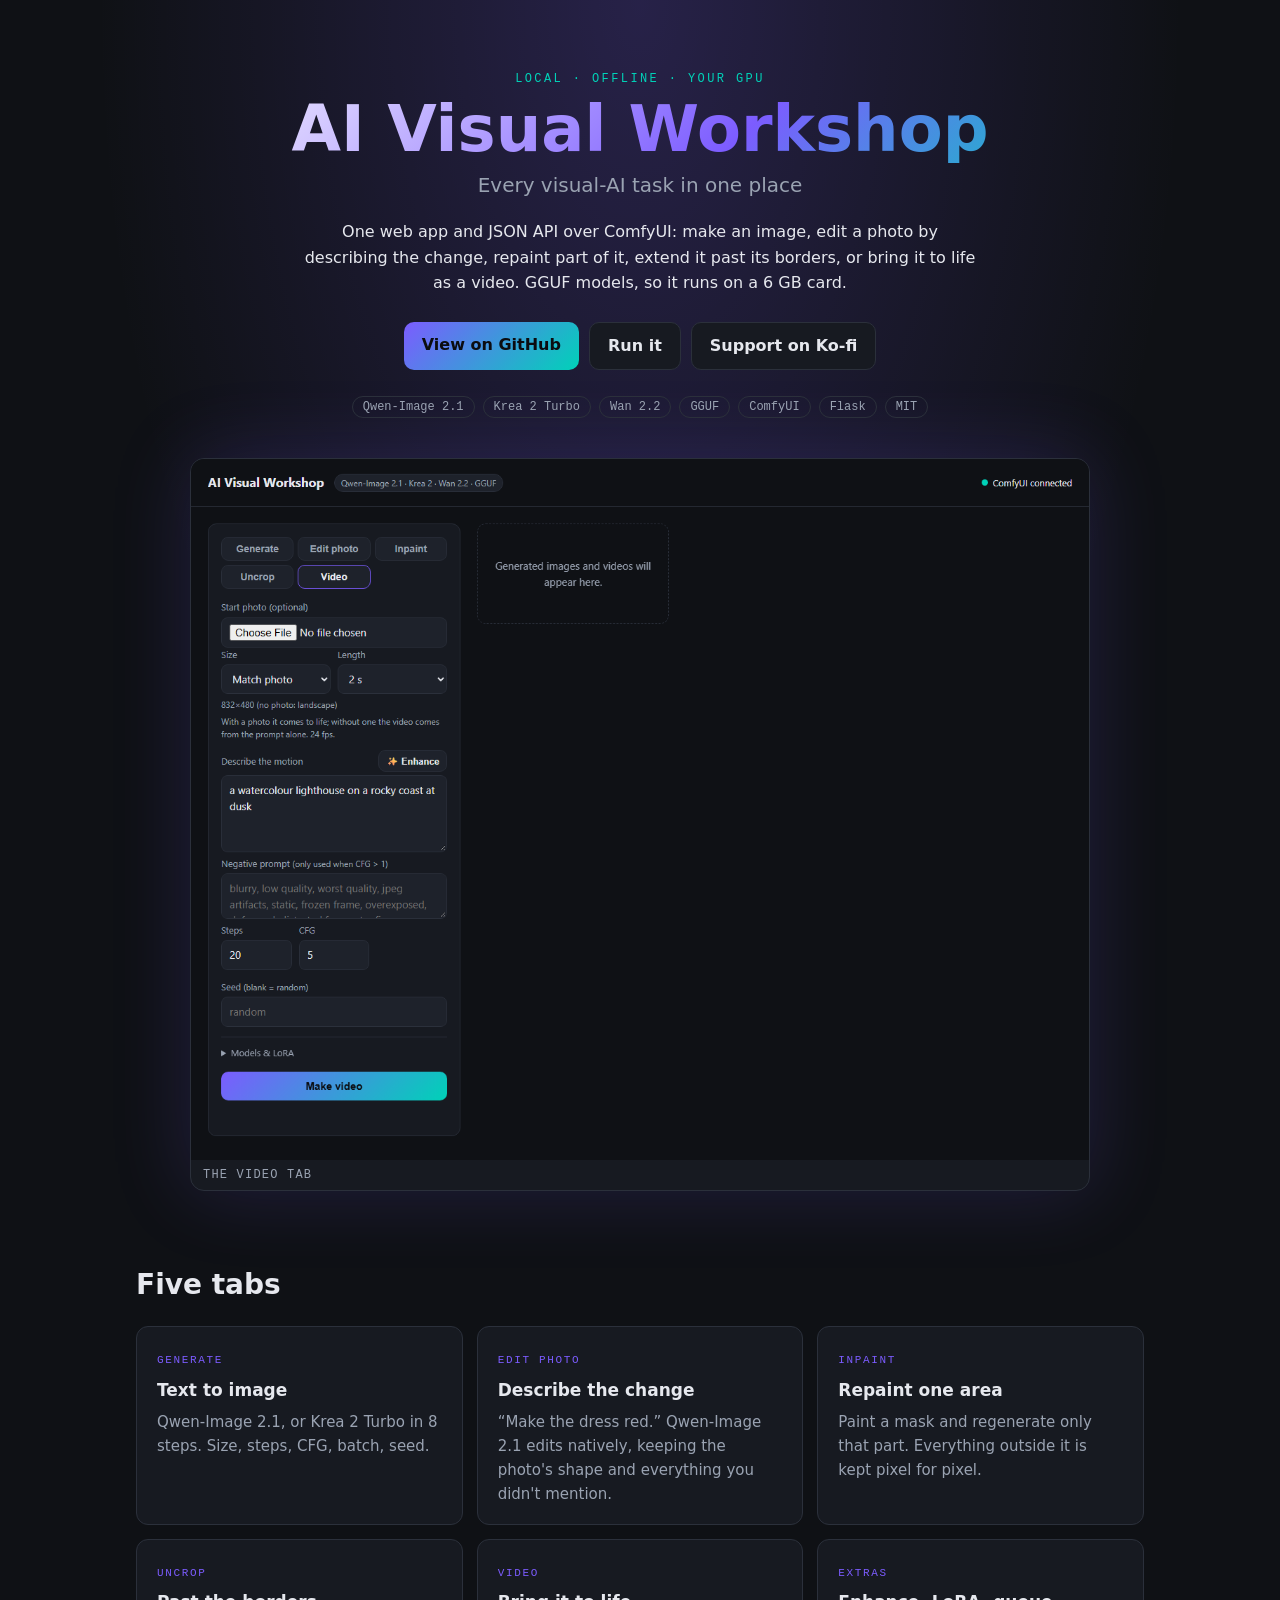
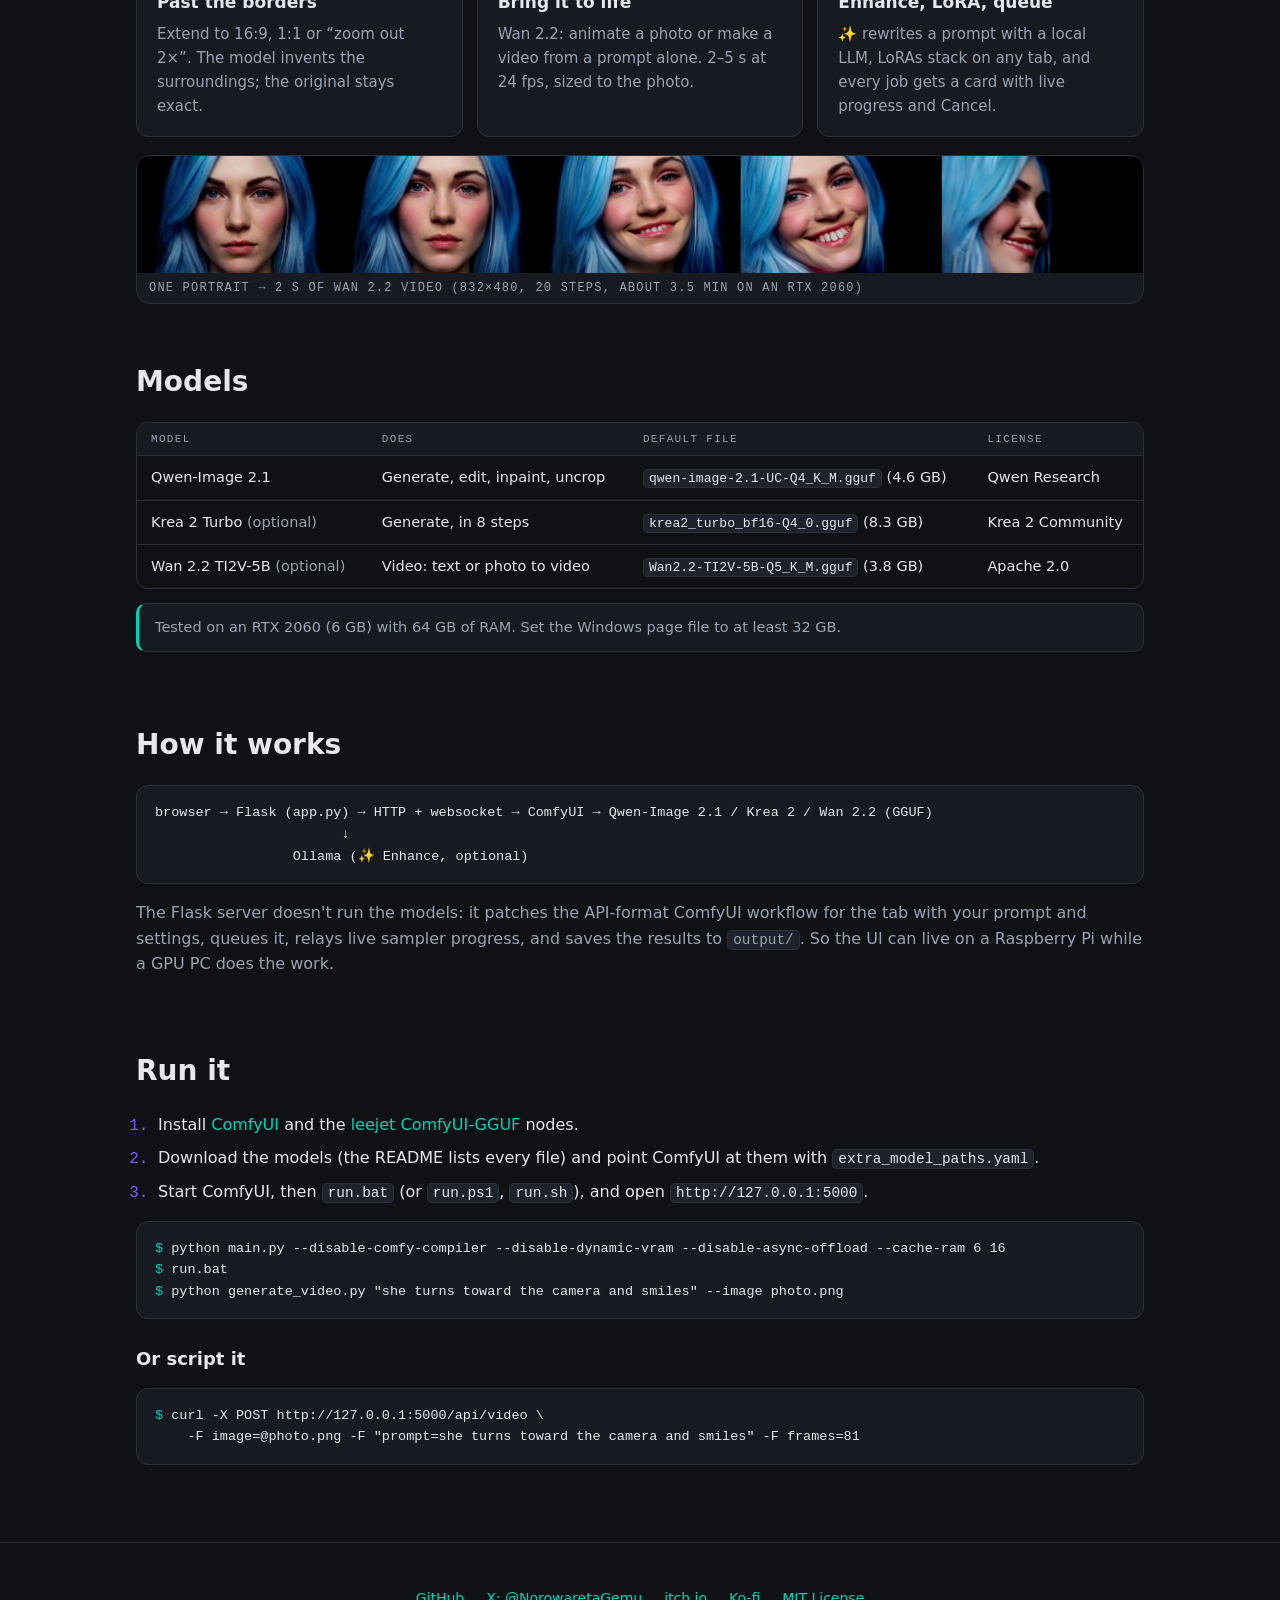
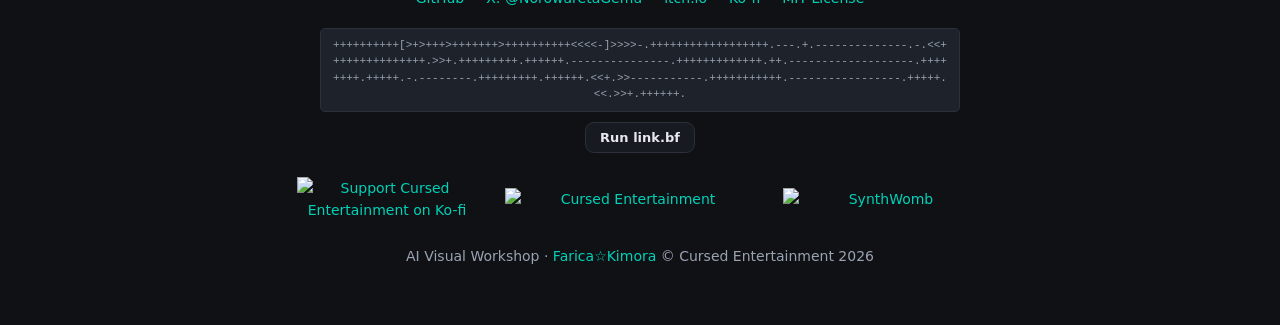
==== index.html @ 1264821e "AI Visual Workshop: add a Video tab (Wan 2.2), rename, GitHub Pages site - Video tab: Wan 2.2 TI2V-5" ====
<!DOCTYPE html>
<html lang="en">
<head>
<meta charset="utf-8">
<meta name="viewport" content="width=device-width, initial-scale=1">
<title>AI Visual Workshop</title>
<meta name="description" content="One local web app for visual AI on your own GPU: text-to-image, photo editing, inpainting, uncropping and video with Qwen-Image 2.1, Krea 2 and Wan 2.2 (GGUF), driving ComfyUI.">
<meta name="color-scheme" content="dark">
<meta property="og:title" content="AI Visual Workshop">
<meta property="og:description" content="Generate, edit, inpaint, uncrop and animate, locally: Qwen-Image 2.1, Krea 2 and Wan 2.2 GGUF through ComfyUI.">
<meta property="og:image" content="docs/ui-video.png">
<link rel="icon" href="site/favicon.svg" type="image/svg+xml">
<link rel="stylesheet" href="site/style.css">
<script src="site/site.js" defer></script>
</head>
<body>

<header class="hero">
  <div class="wrap">
    <div class="eyebrow">local &middot; offline &middot; your GPU</div>
    <h1>AI Visual Workshop</h1>
    <p class="tagline">Every visual-AI task in one place</p>
    <p class="lede">One web app and JSON API over ComfyUI: make an image, edit a photo by describing the change, repaint part of it, extend it past its borders, or bring it to life as a video. GGUF models, so it runs on a 6&nbsp;GB card.</p>
    <div class="cta">
      <a class="btn primary" href="https://github.com/CursedPrograms/AI-Visual-Workshop">View on GitHub</a>
      <a class="btn" href="#run">Run it</a>
      <a class="btn" href="https://ko-fi.com/cursedentertainment">Support on Ko-fi</a>
    </div>
    <div class="tags">
      <span class="tag">Qwen-Image 2.1</span><span class="tag">Krea 2 Turbo</span><span class="tag">Wan 2.2</span>
      <span class="tag">GGUF</span><span class="tag">ComfyUI</span><span class="tag">Flask</span><span class="tag">MIT</span>
    </div>
    <figure class="shot">
      <img src="docs/ui-video.png" alt="The web UI on its Video tab" width="1280" height="1000">
      <figcaption>The Video tab</figcaption>
    </figure>
  </div>
</header>

<main class="wrap">
  <section id="tabs">
    <h2>Five tabs</h2>
    <div class="grid">
      <div class="card"><span class="k">Generate</span><h3>Text to image</h3><p>Qwen-Image 2.1, or Krea 2 Turbo in 8 steps. Size, steps, CFG, batch, seed.</p></div>
      <div class="card"><span class="k">Edit photo</span><h3>Describe the change</h3><p>&ldquo;Make the dress red.&rdquo; Qwen-Image 2.1 edits natively, keeping the photo's shape and everything you didn't mention.</p></div>
      <div class="card"><span class="k">Inpaint</span><h3>Repaint one area</h3><p>Paint a mask and regenerate only that part. Everything outside it is kept pixel for pixel.</p></div>
      <div class="card"><span class="k">Uncrop</span><h3>Past the borders</h3><p>Extend to 16:9, 1:1 or &ldquo;zoom out 2&times;&rdquo;. The model invents the surroundings; the original stays exact.</p></div>
      <div class="card"><span class="k">Video</span><h3>Bring it to life</h3><p>Wan 2.2: animate a photo or make a video from a prompt alone. 2&ndash;5&nbsp;s at 24&nbsp;fps, sized to the photo.</p></div>
      <div class="card"><span class="k">Extras</span><h3>Enhance, LoRA, queue</h3><p>&#10024; rewrites a prompt with a local LLM, LoRAs stack on any tab, and every job gets a card with live progress and Cancel.</p></div>
    </div>
    <figure class="shot wide">
      <img src="docs/video-frames.jpg" alt="Five frames of a Wan 2.2 video made from one portrait: she breaks into a smile and turns her head" width="2080" height="240" loading="lazy">
      <figcaption>One portrait &rarr; 2&nbsp;s of Wan 2.2 video (832&times;480, 20 steps, about 3.5&nbsp;min on an RTX 2060)</figcaption>
    </figure>
  </section>

  <section id="models">
    <h2>Models</h2>
    <div class="table-wrap">
      <table>
        <thead><tr><th>Model</th><th>Does</th><th>Default file</th><th>License</th></tr></thead>
        <tbody>
          <tr><td>Qwen-Image 2.1</td><td>Generate, edit, inpaint, uncrop</td><td><code>qwen-image-2.1-UC-Q4_K_M.gguf</code> (4.6&nbsp;GB)</td><td>Qwen Research</td></tr>
          <tr><td>Krea 2 Turbo <span class="muted">(optional)</span></td><td>Generate, in 8 steps</td><td><code>krea2_turbo_bf16-Q4_0.gguf</code> (8.3&nbsp;GB)</td><td>Krea 2 Community</td></tr>
          <tr><td>Wan 2.2 TI2V-5B <span class="muted">(optional)</span></td><td>Video: text or photo to video</td><td><code>Wan2.2-TI2V-5B-Q5_K_M.gguf</code> (3.8&nbsp;GB)</td><td>Apache 2.0</td></tr>
        </tbody>
      </table>
    </div>
    <p class="note">Tested on an RTX 2060 (6&nbsp;GB) with 64&nbsp;GB of RAM. Set the Windows page file to at least 32&nbsp;GB.</p>
  </section>

  <section id="how">
    <h2>How it works</h2>
<pre>browser &rarr; Flask (app.py) &rarr; HTTP + websocket &rarr; ComfyUI &rarr; Qwen-Image 2.1 / Krea 2 / Wan 2.2 (GGUF)
                       &darr;
                 Ollama (&#10024; Enhance, optional)</pre>
    <p class="muted">The Flask server doesn't run the models: it patches the API-format ComfyUI workflow for the tab with your prompt and settings, queues it, relays live sampler progress, and saves the results to <code>output/</code>. So the UI can live on a Raspberry Pi while a GPU PC does the work.</p>
  </section>

  <section id="run">
    <h2>Run it</h2>
    <ol class="steps">
      <li>Install <a href="https://github.com/comfyanonymous/ComfyUI">ComfyUI</a> and the <a href="https://github.com/leejet/ComfyUI-GGUF">leejet ComfyUI-GGUF</a> nodes.</li>
      <li>Download the models (the README lists every file) and point ComfyUI at them with <code>extra_model_paths.yaml</code>.</li>
      <li>Start ComfyUI, then <code>run.bat</code> (or <code>run.ps1</code>, <code>run.sh</code>), and open <code>http://127.0.0.1:5000</code>.</li>
    </ol>
<pre><span class="p">$</span> python main.py --disable-comfy-compiler --disable-dynamic-vram --disable-async-offload --cache-ram 6 16
<span class="p">$</span> run.bat
<span class="p">$</span> python generate_video.py "she turns toward the camera and smiles" --image photo.png</pre>
    <h3 class="sub">Or script it</h3>
<pre><span class="p">$</span> curl -X POST http://127.0.0.1:5000/api/video \
    -F image=@photo.png -F "prompt=she turns toward the camera and smiles" -F frames=81</pre>
  </section>
</main>

<footer>
  <div class="wrap">
    <div class="links">
      <a href="https://github.com/CursedPrograms/AI-Visual-Workshop">GitHub</a>
      <a href="https://x.com/NorowaretaGemu">X: @NorowaretaGemu</a>
      <a href="https://cursed-entertainment.itch.io/">itch.io</a>
      <a href="https://ko-fi.com/cursedentertainment">Ko-fi</a>
      <a href="https://github.com/CursedPrograms/AI-Visual-Workshop/blob/main/LICENSE">MIT License</a>
    </div>

    <div class="bf">
      <code id="bfCode">++++++++++[&gt;+&gt;+++&gt;+++++++&gt;++++++++++&lt;&lt;&lt;&lt;-]&gt;&gt;&gt;&gt;-.++++++++++++++++++.---.+.--------------.-.&lt;&lt;+++++++++++++++.&gt;&gt;+.+++++++++.++++++.---------------.+++++++++++++.++.-------------------.++++++++.+++++.-.--------.+++++++++.++++++.&lt;&lt;+.&gt;&gt;-----------.+++++++++++.-----------------.+++++.&lt;&lt;.&gt;&gt;+.++++++.</code>
      <button type="button" id="bfRun">Run link.bf</button>
      <a id="bfOut" hidden></a>
    </div>

    <div class="logos">
      <a href="https://ko-fi.com/cursedentertainment">
        <img src="https://ko-fi.com/img/githubbutton_sm.svg" alt="Support Cursed Entertainment on Ko-fi" width="180" loading="lazy">
      </a>
      <a href="https://cursed-entertainment.itch.io/">
        <img src="https://github.com/CursedPrograms/cursedentertainment/raw/main/images/logos/logo-wide-grey.png" alt="Cursed Entertainment" width="250" loading="lazy">
      </a>
      <a href="https://github.com/SynthWomb">
        <img src="https://github.com/SynthWomb/synth.womb/blob/main/logos/synthwomb07.png?raw=true" alt="SynthWomb" width="200" loading="lazy">
      </a>
    </div>

    <div>AI Visual Workshop &middot; <a href="https://farica-kimora.github.io/FaricaKimora/">Farica&#9734;Kimora</a> &copy; Cursed Entertainment 2026</div>
  </div>
</footer>

</body>
</html>
---- site/style.css ----
/* AI Visual Workshop - GitHub Pages site. Same palette as the app (static/style.css). */
:root {
  --bg: #0f1115; --panel: #171a21; --panel2: #1e222b; --line: #2b303b;
  --text: #e6e8ee; --sub: #9aa3b2; --accent: #7c5cff; --accent2: #00d2b8;
  --mono: ui-monospace, "Cascadia Code", Consolas, monospace;
}
* { box-sizing: border-box; }
html { scroll-behavior: smooth; }
body {
  margin: 0; background: var(--bg); color: var(--text);
  font: 16px/1.6 system-ui, -apple-system, "Segoe UI", Roboto, sans-serif;
}
a { color: var(--accent2); text-decoration: none; }
a:hover { text-decoration: underline; }
a:focus-visible, button:focus-visible { outline: 2px solid var(--accent); outline-offset: 3px; border-radius: 4px; }
.wrap { max-width: 1040px; margin: 0 auto; padding: 0 16px; }
.muted { color: var(--sub); }
code { font: 0.9em var(--mono); background: var(--panel2); border: 1px solid var(--line); border-radius: 5px; padding: 1px 5px; overflow-wrap: anywhere; }

/* hero */
.hero { padding: 72px 0 24px; text-align: center;
  background: radial-gradient(ellipse at top, rgba(124, 92, 255, .22), transparent 60%); }
.eyebrow { font: 12px var(--mono); letter-spacing: .2em; text-transform: uppercase; color: var(--accent2); }
h1 { font-size: clamp(36px, 7vw, 64px); line-height: 1.05; margin: 10px 0 6px;
  background: linear-gradient(135deg, #fff, var(--accent) 60%, var(--accent2)); -webkit-background-clip: text; background-clip: text; color: transparent; }
.tagline { font-size: 20px; color: var(--sub); margin: 0 0 18px; }
.lede { max-width: 680px; margin: 0 auto; color: var(--text); }
.cta { display: flex; flex-wrap: wrap; gap: 10px; justify-content: center; margin-top: 26px; }
.btn { padding: 10px 18px; border-radius: 10px; border: 1px solid var(--line); background: var(--panel); color: var(--text); font-weight: 600; }
.btn:hover { text-decoration: none; border-color: var(--accent); }
.btn.primary { background: linear-gradient(135deg, var(--accent), var(--accent2)); color: #0b0c10; border: 0; }
.tags { display: flex; flex-wrap: wrap; gap: 8px; justify-content: center; margin-top: 26px; }
.tag { font: 12px var(--mono); color: var(--sub); border: 1px solid var(--line); padding: 3px 10px; border-radius: 999px; }
.shot { margin: 40px auto 0; max-width: 900px; border: 1px solid var(--line); border-radius: 14px; overflow: hidden;
  background: var(--panel); box-shadow: 0 0 80px rgba(124, 92, 255, .18); }
.shot img { display: block; width: 100%; height: auto; }
.shot.wide { max-width: none; margin-top: 18px; box-shadow: none; }
.shot figcaption { font: 12px var(--mono); color: var(--sub); padding: 8px 12px; text-align: left; letter-spacing: .1em; text-transform: uppercase; }

/* sections */
section { padding: 48px 0 8px; }
h2 { font-size: 28px; margin: 0 0 18px; }
h3.sub { font-size: 18px; margin: 26px 0 10px; }
.grid { display: grid; grid-template-columns: repeat(auto-fill, minmax(280px, 1fr)); gap: 14px; }
.card { background: var(--panel); border: 1px solid var(--line); border-radius: 12px; padding: 18px 20px; }
.card .k { font: 11px var(--mono); letter-spacing: .15em; text-transform: uppercase; color: var(--accent); }
.card h3 { margin: 6px 0; font-size: 17px; }
.card p { margin: 0; color: var(--sub); font-size: 15px; }
.table-wrap { overflow-x: auto; border: 1px solid var(--line); border-radius: 12px; }
table { width: 100%; border-collapse: collapse; font-size: 14.5px; }
th, td { text-align: left; padding: 10px 14px; border-bottom: 1px solid var(--line); vertical-align: top; }
th { font: 11px var(--mono); letter-spacing: .12em; text-transform: uppercase; color: var(--sub); background: var(--panel); }
tr:last-child td { border-bottom: 0; }
.note { margin-top: 14px; padding: 12px 16px; border: 1px solid var(--line); border-left: 3px solid var(--accent2); border-radius: 10px; background: var(--panel); color: var(--sub); font-size: 14.5px; }
pre { background: var(--panel); border: 1px solid var(--line); border-radius: 12px; padding: 16px 18px; overflow-x: auto; font: 13.5px/1.6 var(--mono); }
pre .p { color: var(--accent2); user-select: none; }
ol.steps { padding-left: 22px; }
ol.steps li { margin-bottom: 8px; }
ol.steps li::marker { color: var(--accent); font-family: var(--mono); }

/* footer */
footer { border-top: 1px solid var(--line); margin-top: 56px; padding: 44px 0 56px; text-align: center; color: var(--sub); font-size: 14px; }
footer .links { display: flex; flex-wrap: wrap; gap: 8px 22px; justify-content: center; margin-bottom: 18px; }
footer .logos { display: flex; flex-wrap: wrap; align-items: center; justify-content: center; gap: 28px; margin: 24px 0; }
footer .logos img { display: block; height: auto; max-width: 100%; }
.bf { max-width: 640px; margin: 0 auto; display: grid; gap: 10px; justify-items: center; }
.bf code { display: block; font-size: 11px; line-height: 1.5; padding: 8px 10px; color: var(--sub); word-break: break-all; }
.bf button { font: 600 13px system-ui, sans-serif; padding: 7px 14px; border-radius: 9px; border: 1px solid var(--line); background: var(--panel); color: var(--text); cursor: pointer; }
.bf button:hover { border-color: var(--accent); }
.bf a { font: 15px var(--mono); }
[hidden] { display: none !important; }
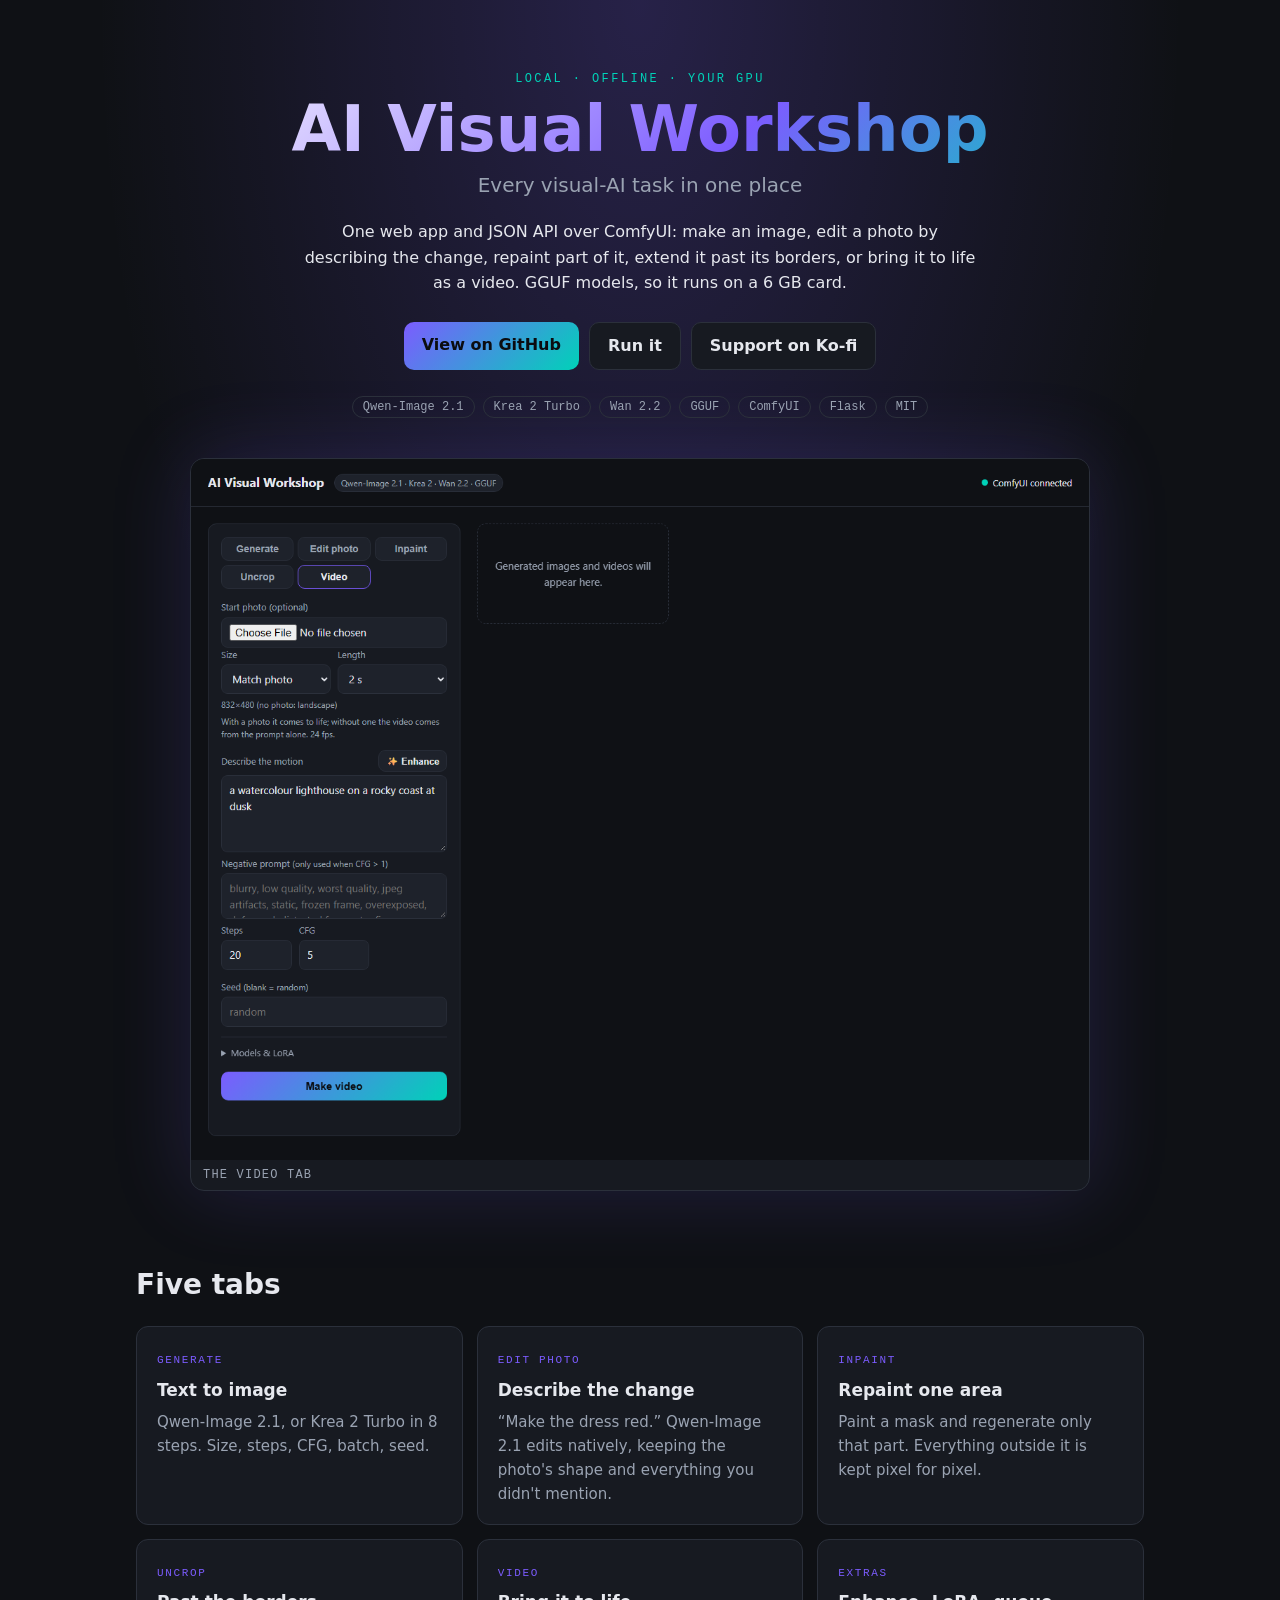
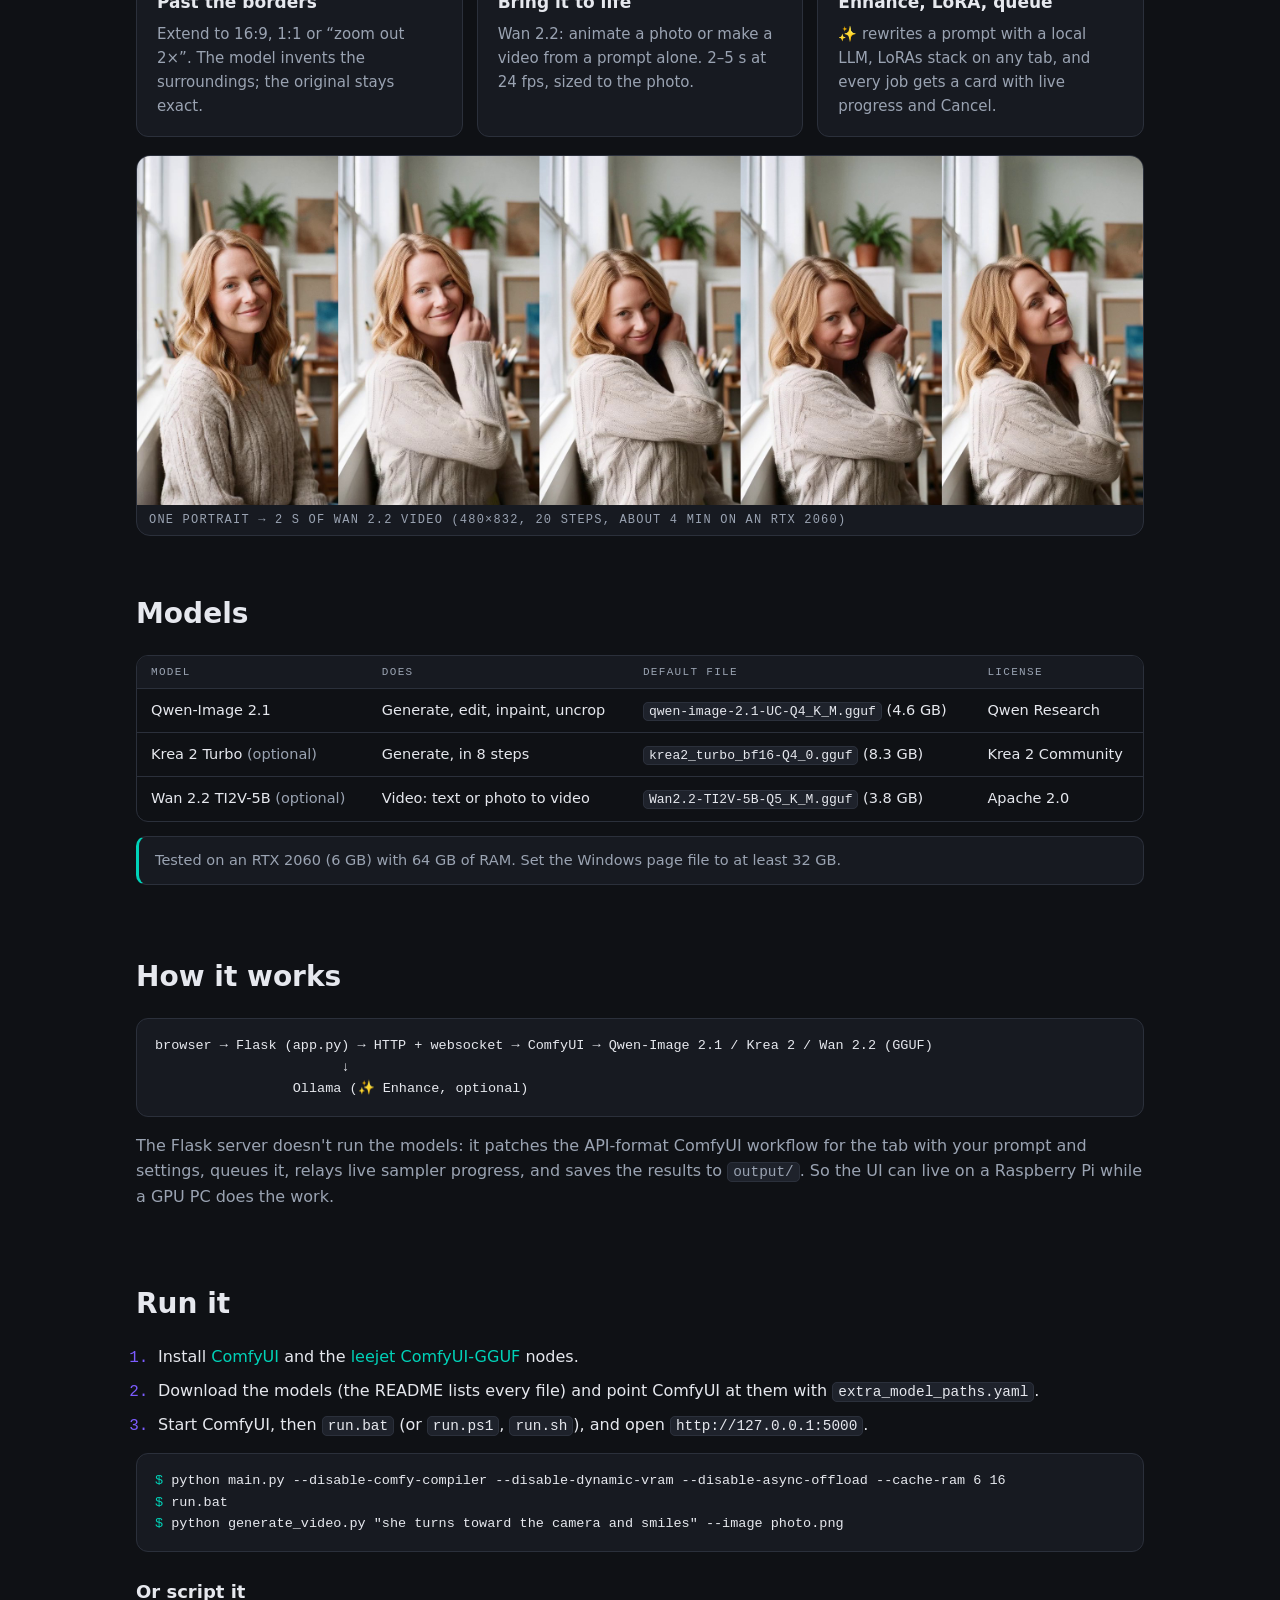
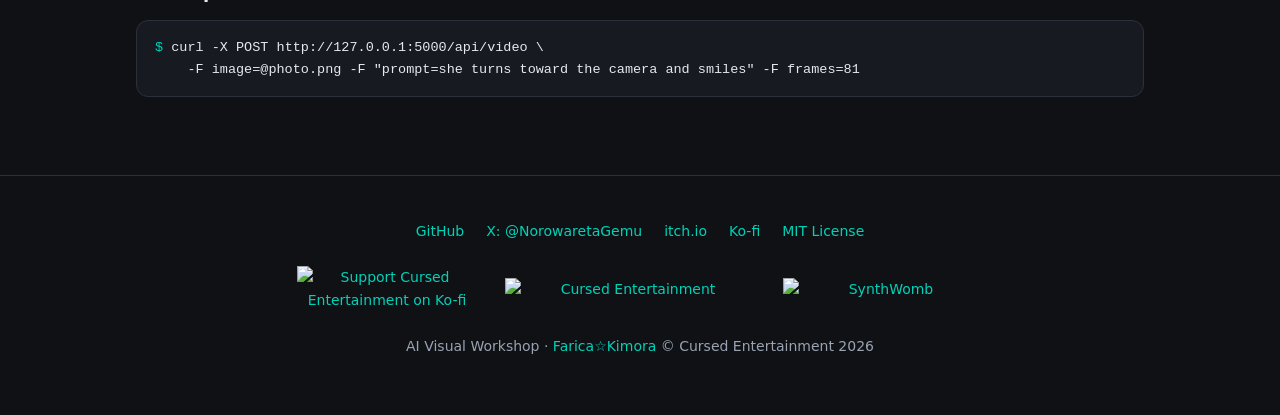
==== commit 16ac9889: "Site: new video frames from the demo portrait; drop the Brainfuck block Co-Authored-By: Claude Opus " ====
--- a/index.html
+++ b/index.html
@@ -11,7 +11,6 @@
 <meta property="og:image" content="docs/ui-video.png">
 <link rel="icon" href="site/favicon.svg" type="image/svg+xml">
 <link rel="stylesheet" href="site/style.css">
-<script src="site/site.js" defer></script>
 </head>
 <body>
 
@@ -49,8 +48,8 @@
       <div class="card"><span class="k">Extras</span><h3>Enhance, LoRA, queue</h3><p>&#10024; rewrites a prompt with a local LLM, LoRAs stack on any tab, and every job gets a card with live progress and Cancel.</p></div>
     </div>
     <figure class="shot wide">
-      <img src="docs/video-frames.jpg" alt="Five frames of a Wan 2.2 video made from one portrait: she breaks into a smile and turns her head" width="2080" height="240" loading="lazy">
-      <figcaption>One portrait &rarr; 2&nbsp;s of Wan 2.2 video (832&times;480, 20 steps, about 3.5&nbsp;min on an RTX 2060)</figcaption>
+      <img src="docs/video-frames.jpg" alt="Five frames of a Wan 2.2 video made from one portrait: she smiles, tucks her hair behind her ear and tilts her head" width="2400" height="832" loading="lazy">
+      <figcaption>One portrait &rarr; 2&nbsp;s of Wan 2.2 video (480&times;832, 20 steps, about 4&nbsp;min on an RTX 2060)</figcaption>
     </figure>
   </section>
 
@@ -103,11 +102,6 @@
       <a href="https://github.com/CursedPrograms/AI-Visual-Workshop/blob/main/LICENSE">MIT License</a>
     </div>
 
-    <div class="bf">
-      <code id="bfCode">++++++++++[&gt;+&gt;+++&gt;+++++++&gt;++++++++++&lt;&lt;&lt;&lt;-]&gt;&gt;&gt;&gt;-.++++++++++++++++++.---.+.--------------.-.&lt;&lt;+++++++++++++++.&gt;&gt;+.+++++++++.++++++.---------------.+++++++++++++.++.-------------------.++++++++.+++++.-.--------.+++++++++.++++++.&lt;&lt;+.&gt;&gt;-----------.+++++++++++.-----------------.+++++.&lt;&lt;.&gt;&gt;+.++++++.</code>
-      <button type="button" id="bfRun">Run link.bf</button>
-      <a id="bfOut" hidden></a>
-    </div>
 
     <div class="logos">
       <a href="https://ko-fi.com/cursedentertainment">
--- a/site/style.css
+++ b/site/style.css
@@ -63,9 +63,4 @@
 footer .links { display: flex; flex-wrap: wrap; gap: 8px 22px; justify-content: center; margin-bottom: 18px; }
 footer .logos { display: flex; flex-wrap: wrap; align-items: center; justify-content: center; gap: 28px; margin: 24px 0; }
 footer .logos img { display: block; height: auto; max-width: 100%; }
-.bf { max-width: 640px; margin: 0 auto; display: grid; gap: 10px; justify-items: center; }
-.bf code { display: block; font-size: 11px; line-height: 1.5; padding: 8px 10px; color: var(--sub); word-break: break-all; }
-.bf button { font: 600 13px system-ui, sans-serif; padding: 7px 14px; border-radius: 9px; border: 1px solid var(--line); background: var(--panel); color: var(--text); cursor: pointer; }
-.bf button:hover { border-color: var(--accent); }
-.bf a { font: 15px var(--mono); }
 [hidden] { display: none !important; }
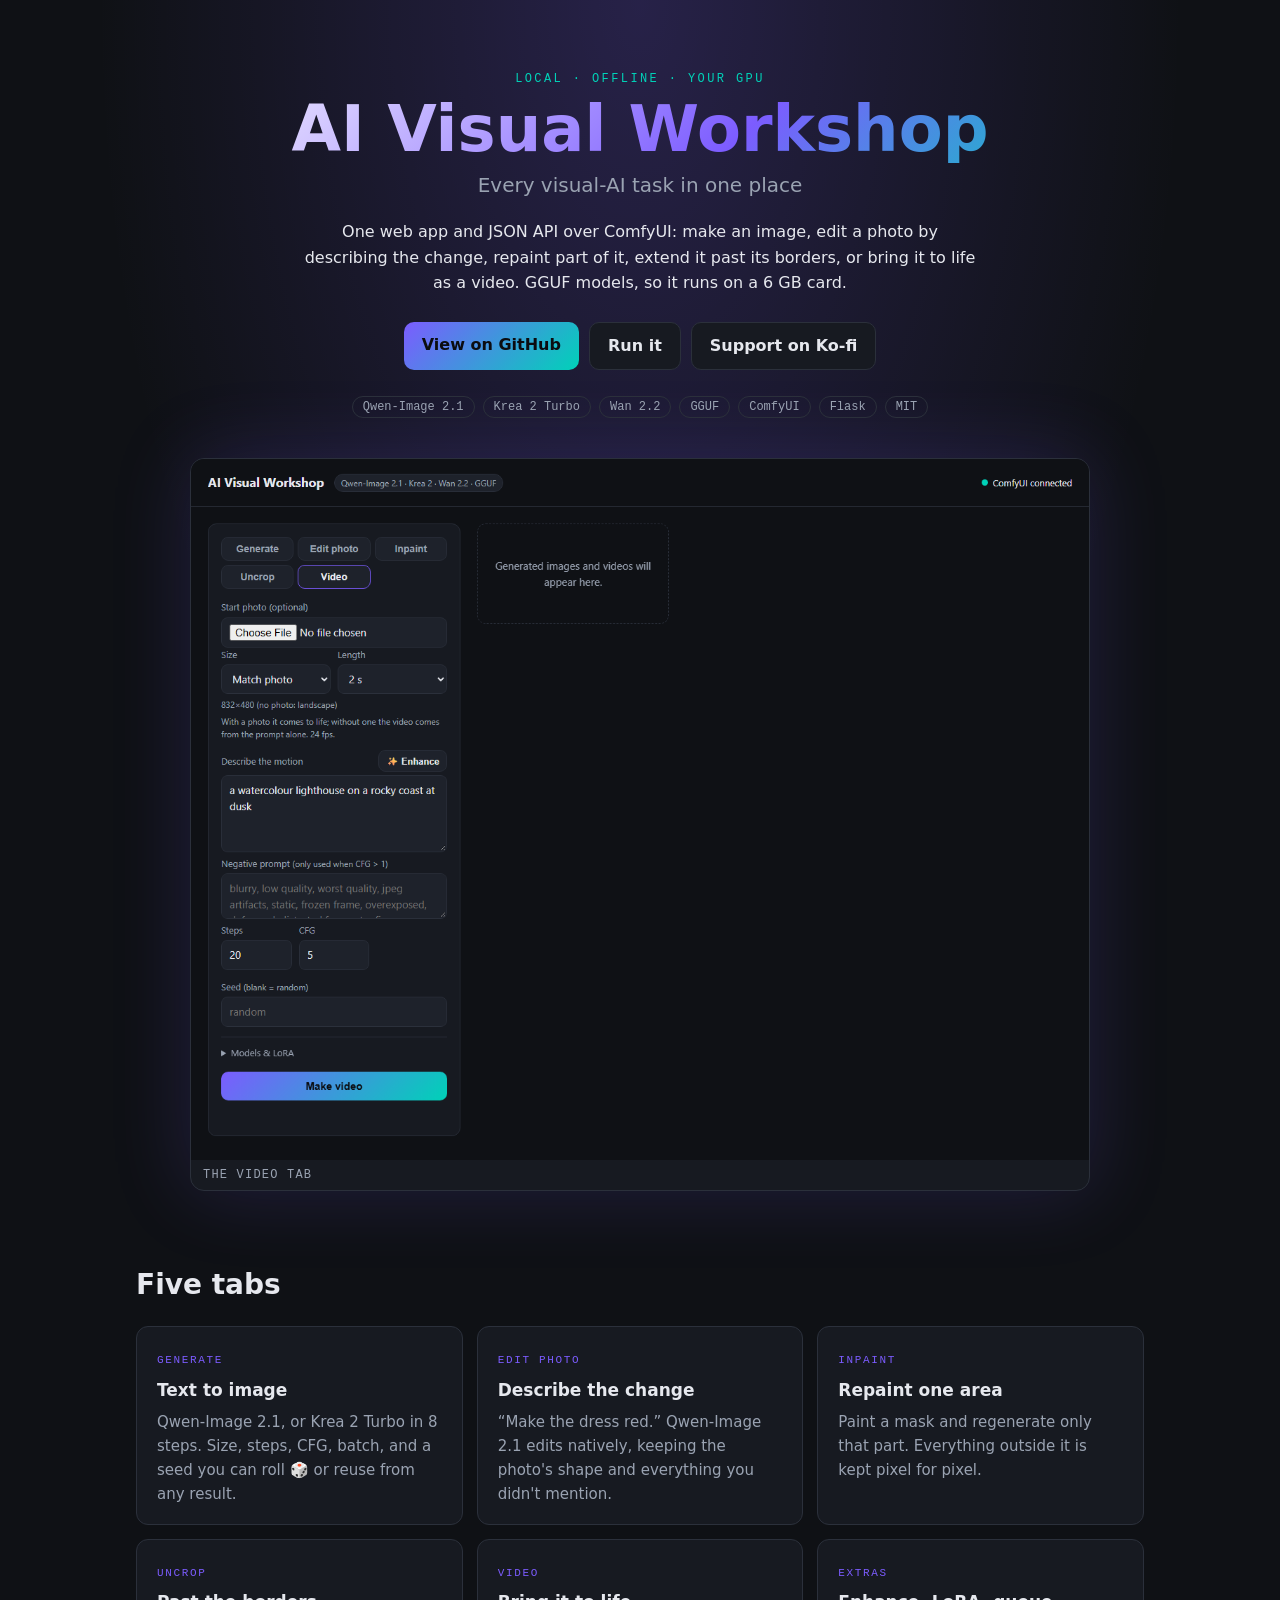
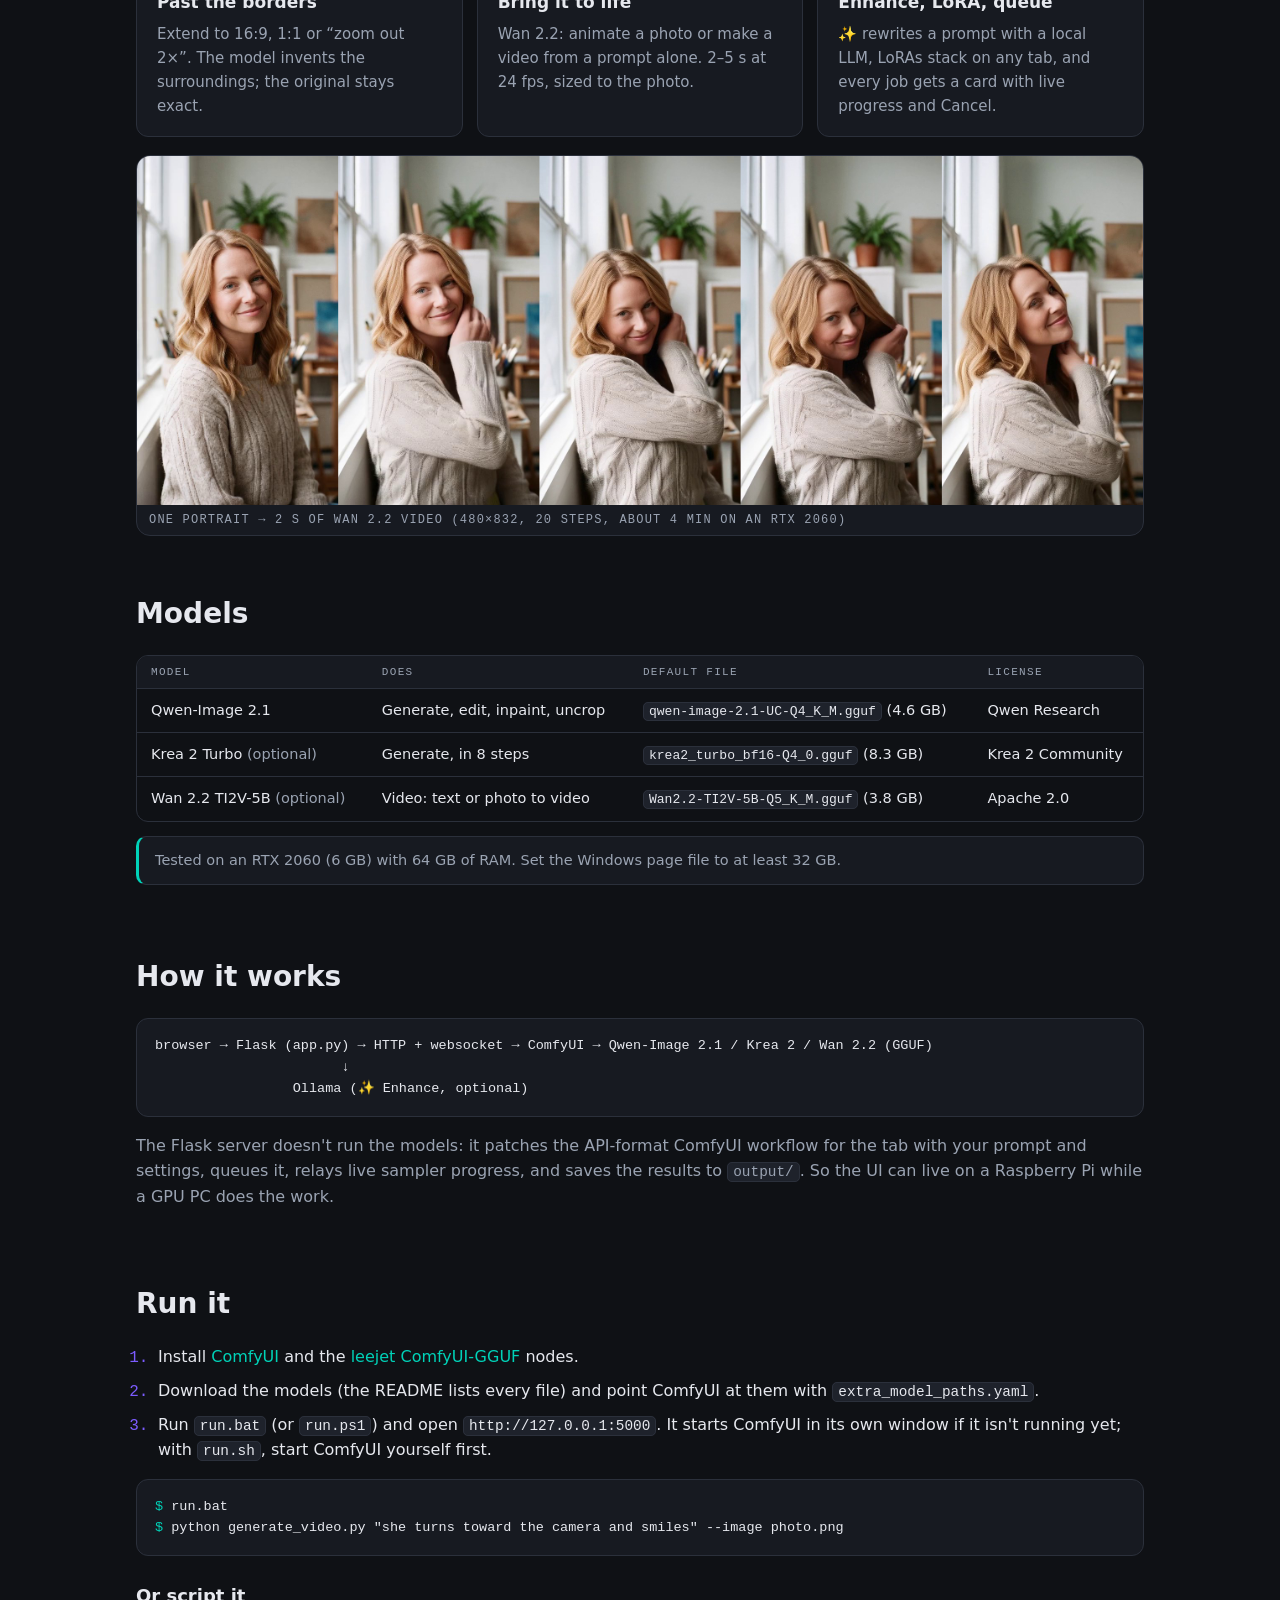
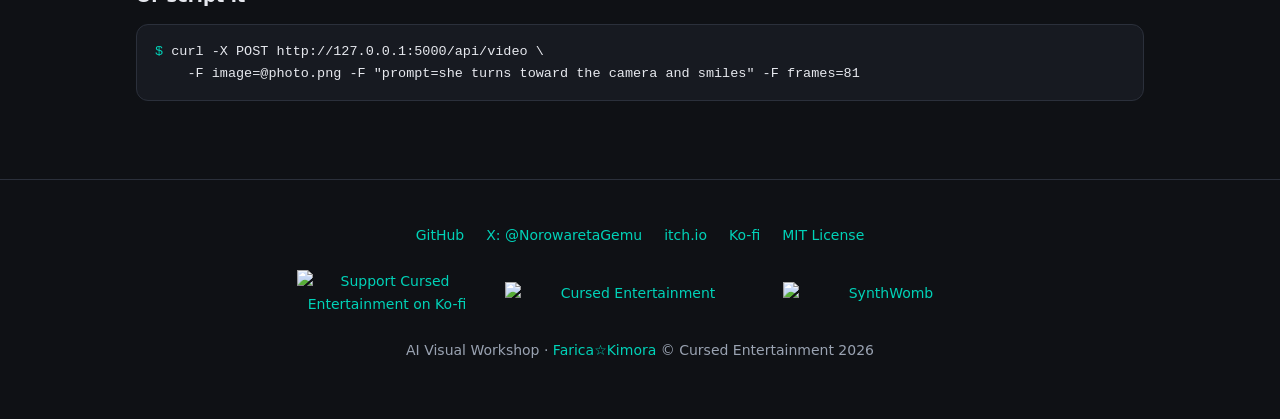
==== commit 156ed6c8: "Auto-start ComfyUI, × to remove gallery cards, seed controls, real job phases - run.bat / run-lan.ba" ====
--- a/index.html
+++ b/index.html
@@ -40,7 +40,7 @@
   <section id="tabs">
     <h2>Five tabs</h2>
     <div class="grid">
-      <div class="card"><span class="k">Generate</span><h3>Text to image</h3><p>Qwen-Image 2.1, or Krea 2 Turbo in 8 steps. Size, steps, CFG, batch, seed.</p></div>
+      <div class="card"><span class="k">Generate</span><h3>Text to image</h3><p>Qwen-Image 2.1, or Krea 2 Turbo in 8 steps. Size, steps, CFG, batch, and a seed you can roll &#127922; or reuse from any result.</p></div>
       <div class="card"><span class="k">Edit photo</span><h3>Describe the change</h3><p>&ldquo;Make the dress red.&rdquo; Qwen-Image 2.1 edits natively, keeping the photo's shape and everything you didn't mention.</p></div>
       <div class="card"><span class="k">Inpaint</span><h3>Repaint one area</h3><p>Paint a mask and regenerate only that part. Everything outside it is kept pixel for pixel.</p></div>
       <div class="card"><span class="k">Uncrop</span><h3>Past the borders</h3><p>Extend to 16:9, 1:1 or &ldquo;zoom out 2&times;&rdquo;. The model invents the surroundings; the original stays exact.</p></div>
@@ -81,10 +81,9 @@
     <ol class="steps">
       <li>Install <a href="https://github.com/comfyanonymous/ComfyUI">ComfyUI</a> and the <a href="https://github.com/leejet/ComfyUI-GGUF">leejet ComfyUI-GGUF</a> nodes.</li>
       <li>Download the models (the README lists every file) and point ComfyUI at them with <code>extra_model_paths.yaml</code>.</li>
-      <li>Start ComfyUI, then <code>run.bat</code> (or <code>run.ps1</code>, <code>run.sh</code>), and open <code>http://127.0.0.1:5000</code>.</li>
+      <li>Run <code>run.bat</code> (or <code>run.ps1</code>) and open <code>http://127.0.0.1:5000</code>. It starts ComfyUI in its own window if it isn't running yet; with <code>run.sh</code>, start ComfyUI yourself first.</li>
     </ol>
-<pre><span class="p">$</span> python main.py --disable-comfy-compiler --disable-dynamic-vram --disable-async-offload --cache-ram 6 16
-<span class="p">$</span> run.bat
+<pre><span class="p">$</span> run.bat
 <span class="p">$</span> python generate_video.py "she turns toward the camera and smiles" --image photo.png</pre>
     <h3 class="sub">Or script it</h3>
 <pre><span class="p">$</span> curl -X POST http://127.0.0.1:5000/api/video \
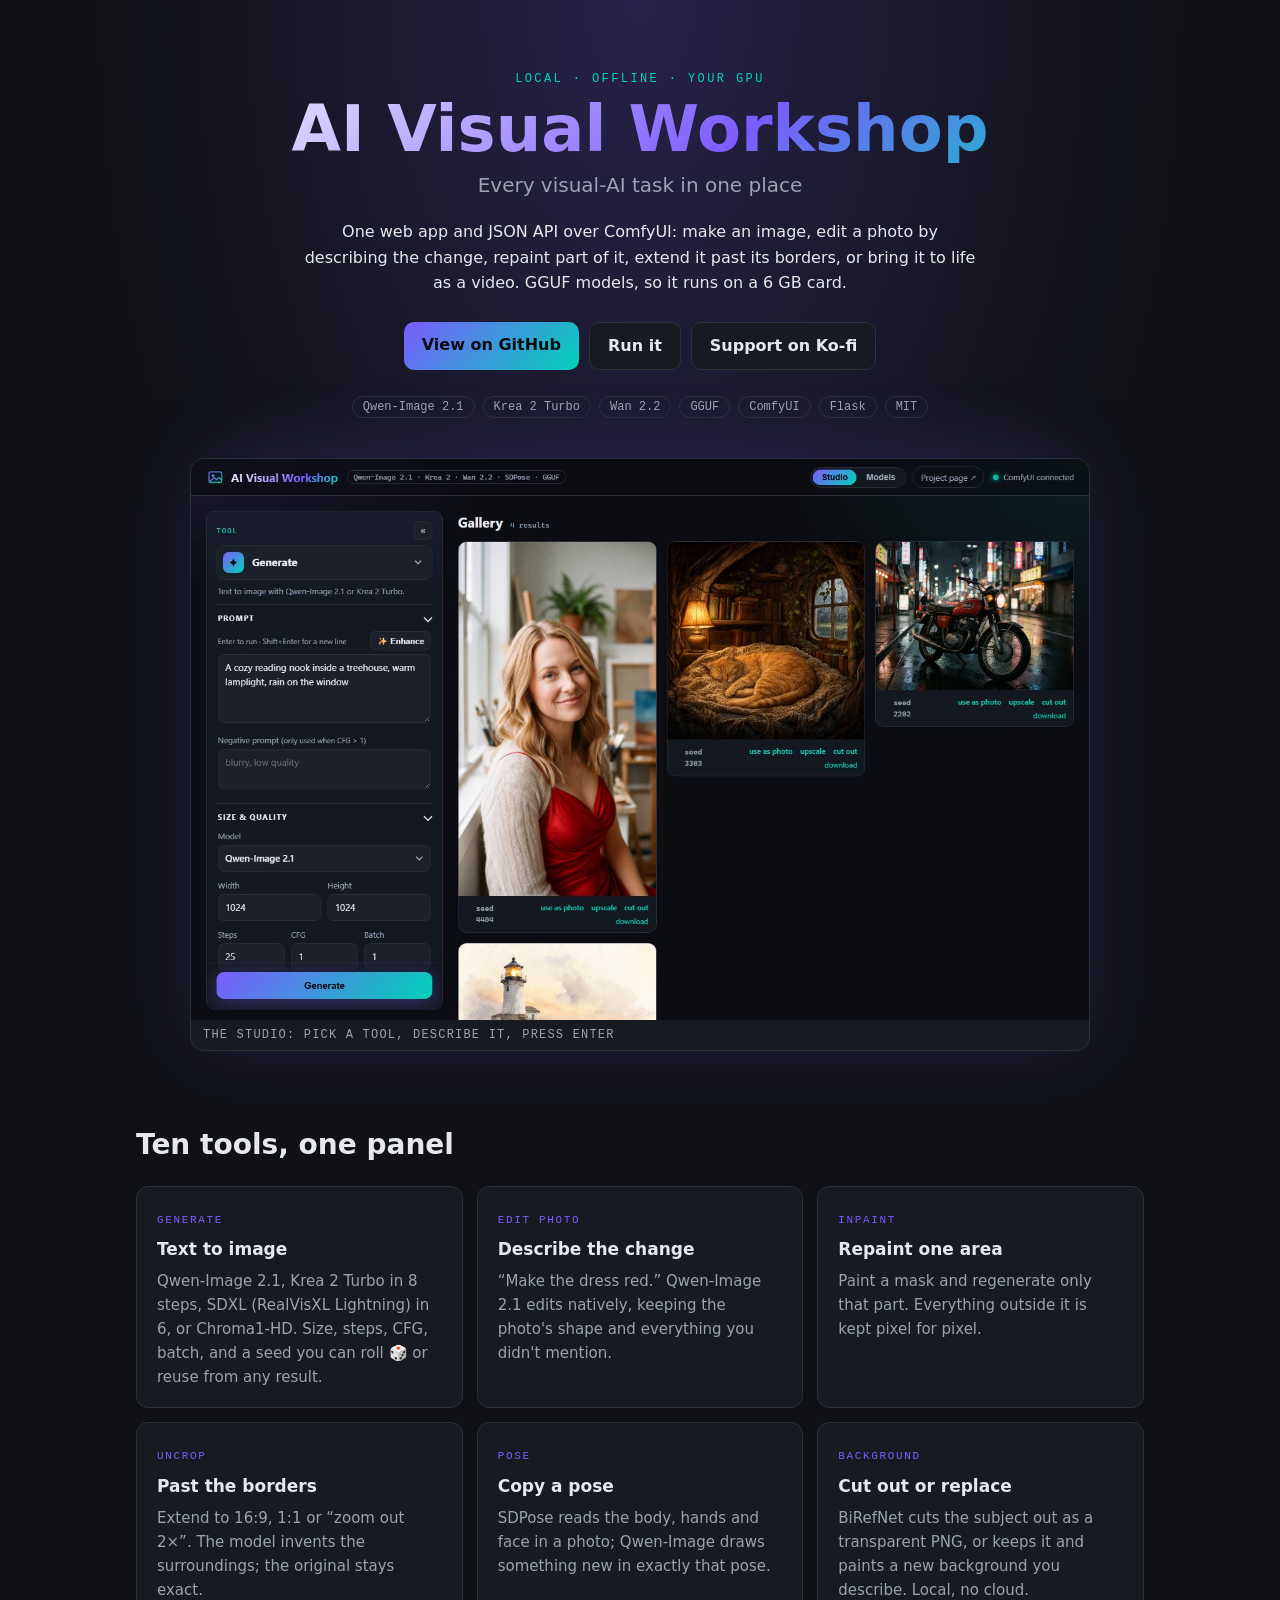
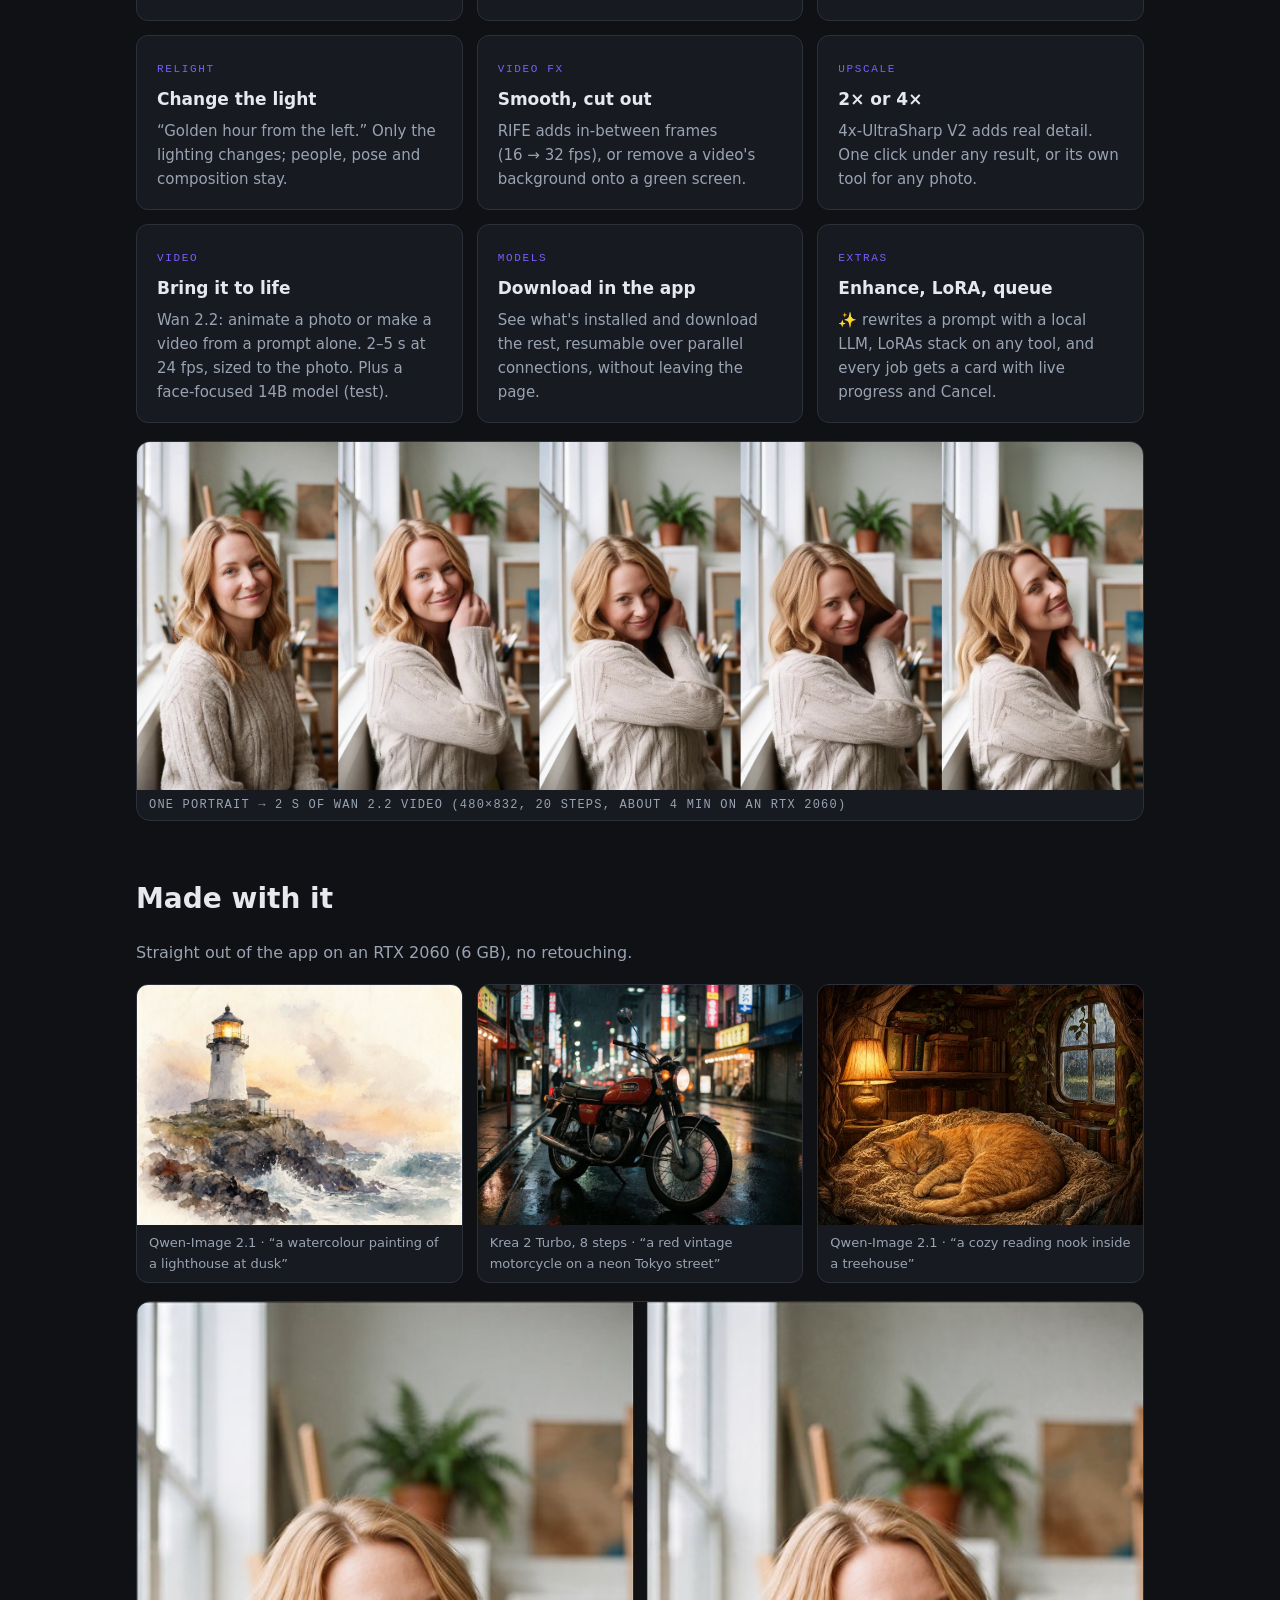
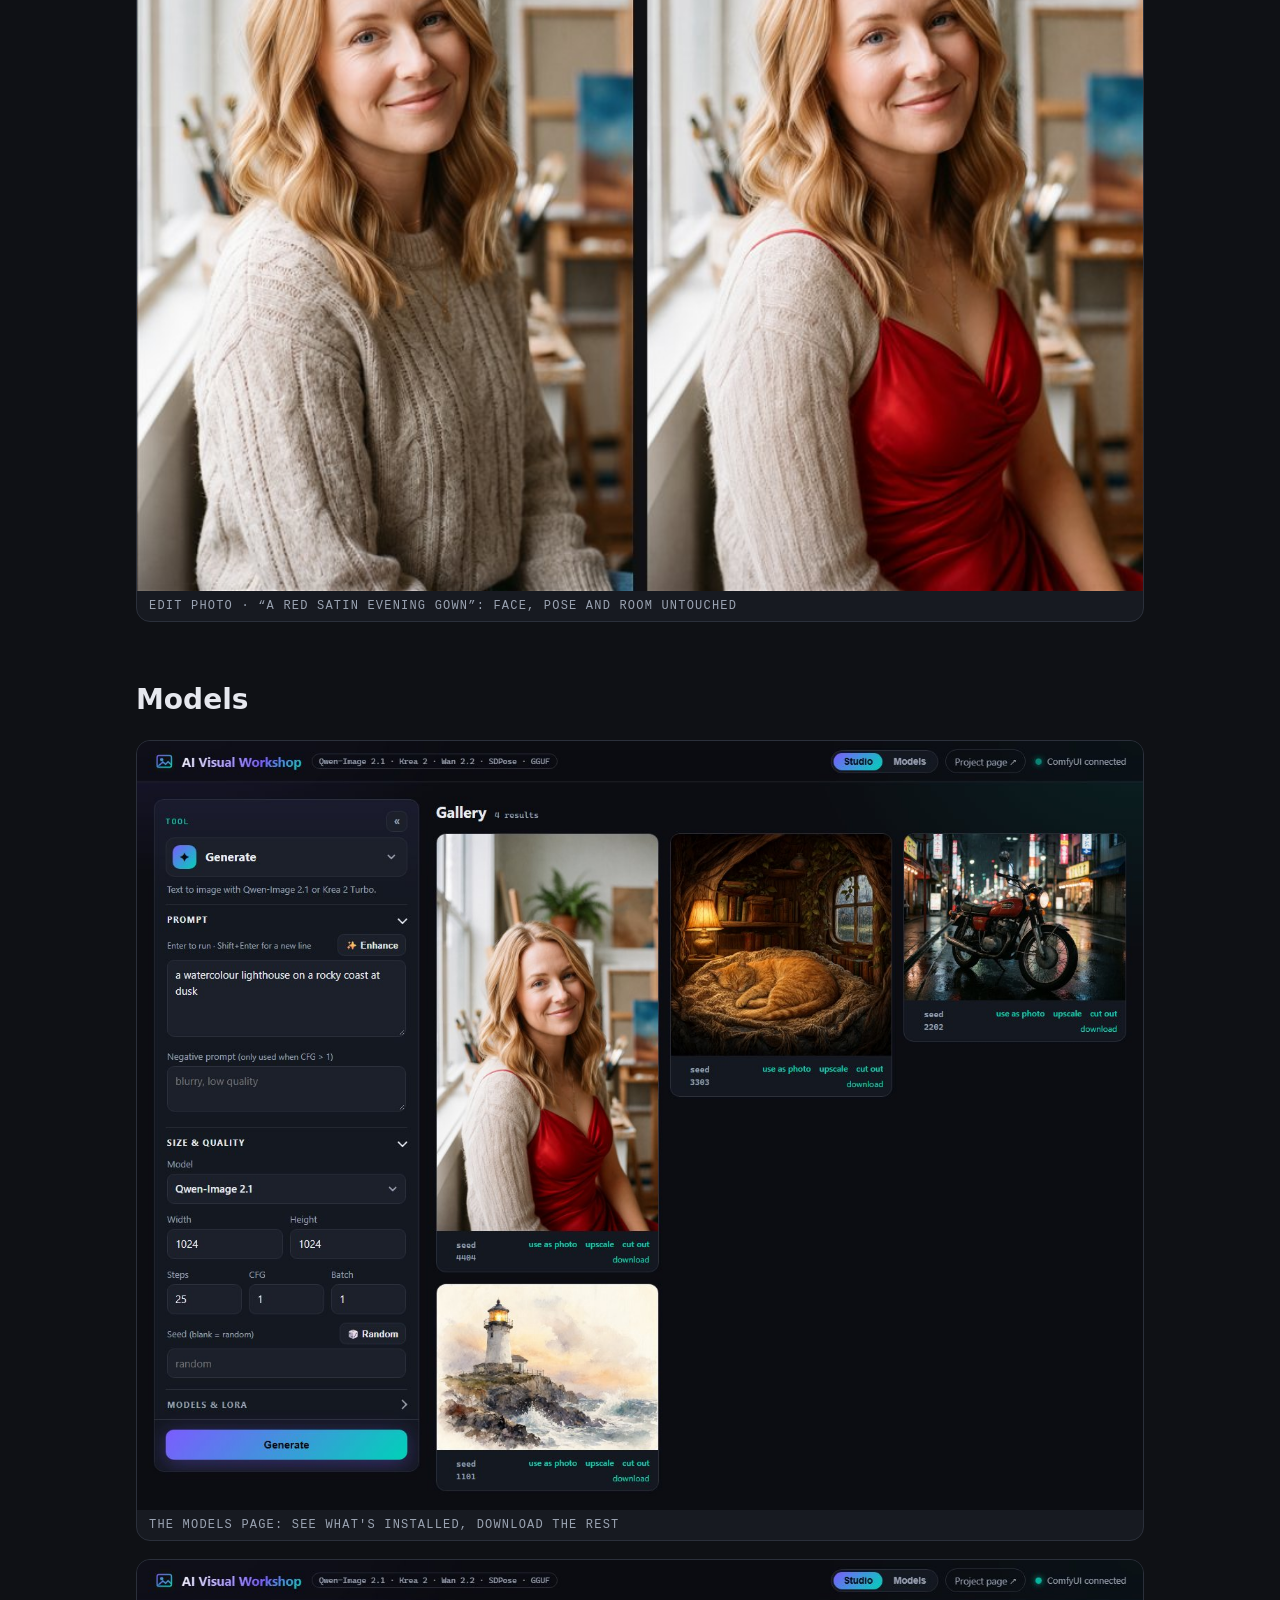
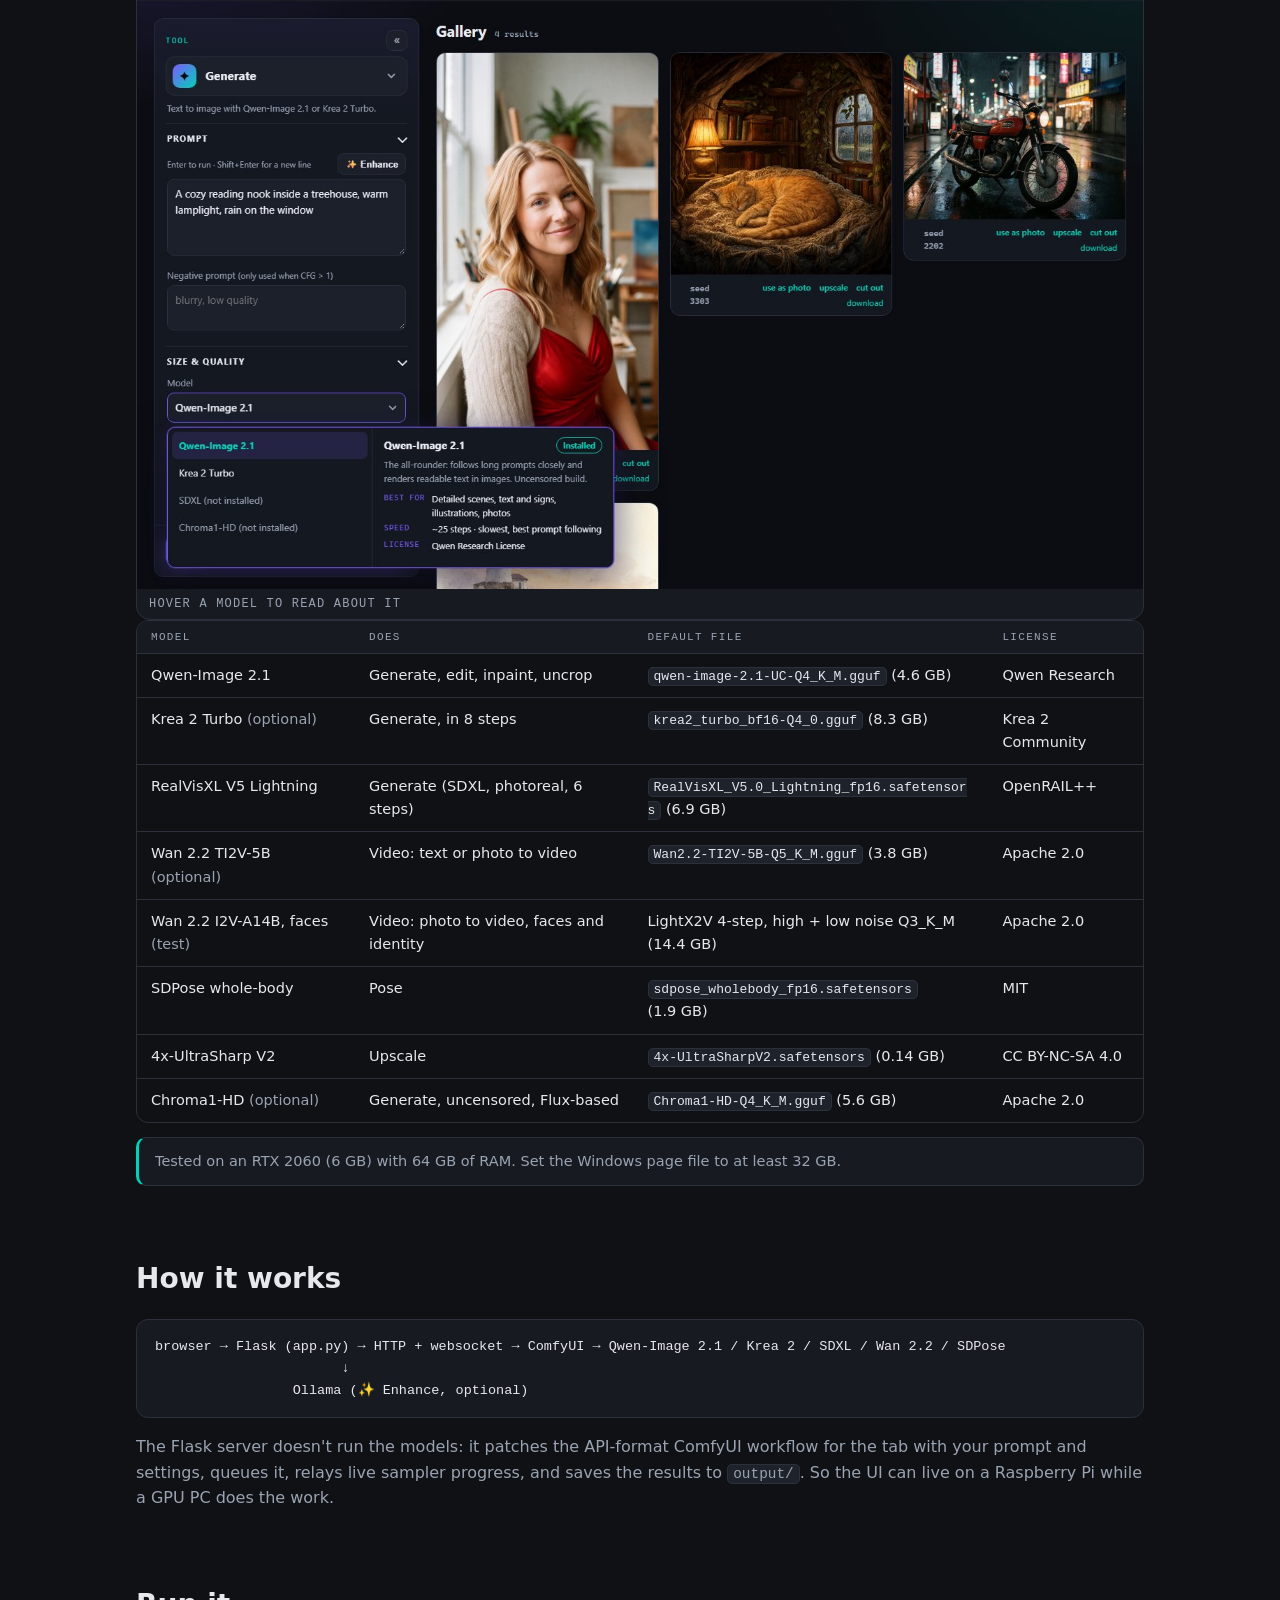
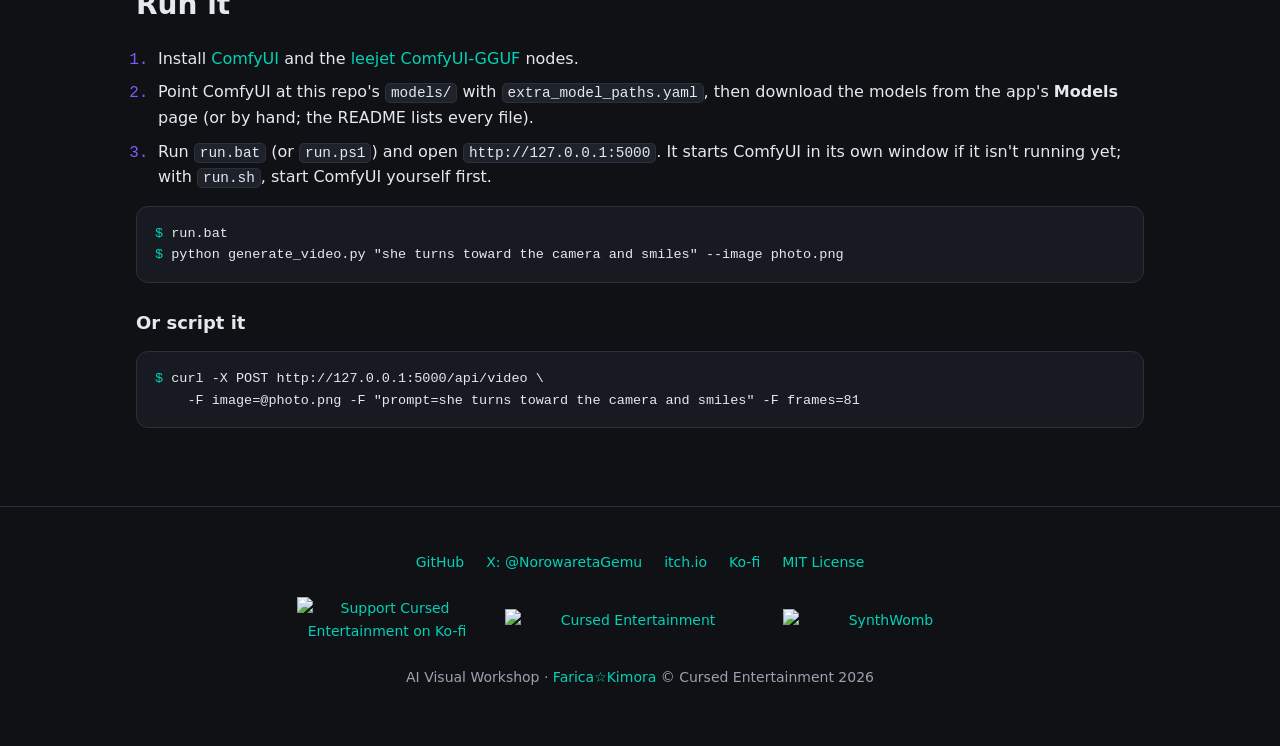
==== commit 8ef13332: "WIP: new tools, Models page, UI redesign, demo images New tools (built, most not yet run on real mod" ====
--- a/index.html
+++ b/index.html
@@ -8,7 +8,7 @@
 <meta name="color-scheme" content="dark">
 <meta property="og:title" content="AI Visual Workshop">
 <meta property="og:description" content="Generate, edit, inpaint, uncrop and animate, locally: Qwen-Image 2.1, Krea 2 and Wan 2.2 GGUF through ComfyUI.">
-<meta property="og:image" content="docs/ui-video.png">
+<meta property="og:image" content="docs/ui-studio.jpg">
 <link rel="icon" href="site/favicon.svg" type="image/svg+xml">
 <link rel="stylesheet" href="site/style.css">
 </head>
@@ -30,22 +30,28 @@
       <span class="tag">GGUF</span><span class="tag">ComfyUI</span><span class="tag">Flask</span><span class="tag">MIT</span>
     </div>
     <figure class="shot">
-      <img src="docs/ui-video.png" alt="The web UI on its Video tab" width="1280" height="1000">
-      <figcaption>The Video tab</figcaption>
+      <img src="docs/ui-studio.jpg" alt="The Workshop: the tool panel on the left, a gallery of generated images on the right" width="1440" height="900">
+      <figcaption>The Studio: pick a tool, describe it, press Enter</figcaption>
     </figure>
   </div>
 </header>
 
 <main class="wrap">
   <section id="tabs">
-    <h2>Five tabs</h2>
+    <h2>Ten tools, one panel</h2>
     <div class="grid">
-      <div class="card"><span class="k">Generate</span><h3>Text to image</h3><p>Qwen-Image 2.1, or Krea 2 Turbo in 8 steps. Size, steps, CFG, batch, and a seed you can roll &#127922; or reuse from any result.</p></div>
+      <div class="card"><span class="k">Generate</span><h3>Text to image</h3><p>Qwen-Image 2.1, Krea 2 Turbo in 8 steps, SDXL (RealVisXL Lightning) in 6, or Chroma1-HD. Size, steps, CFG, batch, and a seed you can roll &#127922; or reuse from any result.</p></div>
       <div class="card"><span class="k">Edit photo</span><h3>Describe the change</h3><p>&ldquo;Make the dress red.&rdquo; Qwen-Image 2.1 edits natively, keeping the photo's shape and everything you didn't mention.</p></div>
       <div class="card"><span class="k">Inpaint</span><h3>Repaint one area</h3><p>Paint a mask and regenerate only that part. Everything outside it is kept pixel for pixel.</p></div>
       <div class="card"><span class="k">Uncrop</span><h3>Past the borders</h3><p>Extend to 16:9, 1:1 or &ldquo;zoom out 2&times;&rdquo;. The model invents the surroundings; the original stays exact.</p></div>
-      <div class="card"><span class="k">Video</span><h3>Bring it to life</h3><p>Wan 2.2: animate a photo or make a video from a prompt alone. 2&ndash;5&nbsp;s at 24&nbsp;fps, sized to the photo.</p></div>
-      <div class="card"><span class="k">Extras</span><h3>Enhance, LoRA, queue</h3><p>&#10024; rewrites a prompt with a local LLM, LoRAs stack on any tab, and every job gets a card with live progress and Cancel.</p></div>
+      <div class="card"><span class="k">Pose</span><h3>Copy a pose</h3><p>SDPose reads the body, hands and face in a photo; Qwen-Image draws something new in exactly that pose.</p></div>
+      <div class="card"><span class="k">Background</span><h3>Cut out or replace</h3><p>BiRefNet cuts the subject out as a transparent PNG, or keeps it and paints a new background you describe. Local, no cloud.</p></div>
+      <div class="card"><span class="k">Relight</span><h3>Change the light</h3><p>&ldquo;Golden hour from the left.&rdquo; Only the lighting changes; people, pose and composition stay.</p></div>
+      <div class="card"><span class="k">Video FX</span><h3>Smooth, cut out</h3><p>RIFE adds in-between frames (16&nbsp;&rarr;&nbsp;32&nbsp;fps), or remove a video's background onto a green screen.</p></div>
+      <div class="card"><span class="k">Upscale</span><h3>2&times; or 4&times;</h3><p>4x-UltraSharp V2 adds real detail. One click under any result, or its own tool for any photo.</p></div>
+      <div class="card"><span class="k">Video</span><h3>Bring it to life</h3><p>Wan 2.2: animate a photo or make a video from a prompt alone. 2&ndash;5&nbsp;s at 24&nbsp;fps, sized to the photo. Plus a face-focused 14B model <span class="muted">(test)</span>.</p></div>
+      <div class="card"><span class="k">Models</span><h3>Download in the app</h3><p>See what's installed and download the rest, resumable over parallel connections, without leaving the page.</p></div>
+      <div class="card"><span class="k">Extras</span><h3>Enhance, LoRA, queue</h3><p>&#10024; rewrites a prompt with a local LLM, LoRAs stack on any tool, and every job gets a card with live progress and Cancel.</p></div>
     </div>
     <figure class="shot wide">
       <img src="docs/video-frames.jpg" alt="Five frames of a Wan 2.2 video made from one portrait: she smiles, tucks her hair behind her ear and tilts her head" width="2400" height="832" loading="lazy">
@@ -53,15 +59,42 @@
     </figure>
   </section>
 
+  <section id="made">
+    <h2>Made with it</h2>
+    <p class="muted">Straight out of the app on an RTX 2060 (6&nbsp;GB), no retouching.</p>
+    <div class="samples">
+      <figure><img src="docs/sample-lighthouse.jpg" alt="A watercolour lighthouse on a rocky coast at dusk" width="768" height="576" loading="lazy"><figcaption>Qwen-Image 2.1 &middot; &ldquo;a watercolour painting of a lighthouse at dusk&rdquo;</figcaption></figure>
+      <figure><img src="docs/sample-motorcycle.jpg" alt="A red vintage motorcycle on a rain-soaked neon street at night" width="768" height="576" loading="lazy"><figcaption>Krea 2 Turbo, 8 steps &middot; &ldquo;a red vintage motorcycle on a neon Tokyo street&rdquo;</figcaption></figure>
+      <figure><img src="docs/sample-treehouse.jpg" alt="An orange cat asleep in a cozy treehouse reading nook" width="576" height="576" loading="lazy"><figcaption>Qwen-Image 2.1 &middot; &ldquo;a cozy reading nook inside a treehouse&rdquo;</figcaption></figure>
+    </div>
+    <figure class="shot wide">
+      <img src="docs/sample-edit.jpg" alt="Before and after: the same woman, face and studio; her sweater outfit changed to a red satin gown" width="870" height="768" loading="lazy">
+      <figcaption>Edit photo &middot; &ldquo;a red satin evening gown&rdquo;: face, pose and room untouched</figcaption>
+    </figure>
+  </section>
+
   <section id="models">
     <h2>Models</h2>
+    <figure class="shot wide">
+      <img src="docs/ui-models.jpg" alt="The Models page: every model with its status, size, license and a Download button" width="1440" height="1100" loading="lazy">
+      <figcaption>The Models page: see what's installed, download the rest</figcaption>
+    </figure>
+    <figure class="shot wide">
+      <img src="docs/ui-model-info.jpg" alt="The model picker open, with an info card about Qwen-Image 2.1" width="1440" height="900" loading="lazy">
+      <figcaption>Hover a model to read about it</figcaption>
+    </figure>
     <div class="table-wrap">
       <table>
         <thead><tr><th>Model</th><th>Does</th><th>Default file</th><th>License</th></tr></thead>
         <tbody>
           <tr><td>Qwen-Image 2.1</td><td>Generate, edit, inpaint, uncrop</td><td><code>qwen-image-2.1-UC-Q4_K_M.gguf</code> (4.6&nbsp;GB)</td><td>Qwen Research</td></tr>
           <tr><td>Krea 2 Turbo <span class="muted">(optional)</span></td><td>Generate, in 8 steps</td><td><code>krea2_turbo_bf16-Q4_0.gguf</code> (8.3&nbsp;GB)</td><td>Krea 2 Community</td></tr>
+          <tr><td>RealVisXL V5 Lightning</td><td>Generate (SDXL, photoreal, 6 steps)</td><td><code>RealVisXL_V5.0_Lightning_fp16.safetensors</code> (6.9&nbsp;GB)</td><td>OpenRAIL++</td></tr>
           <tr><td>Wan 2.2 TI2V-5B <span class="muted">(optional)</span></td><td>Video: text or photo to video</td><td><code>Wan2.2-TI2V-5B-Q5_K_M.gguf</code> (3.8&nbsp;GB)</td><td>Apache 2.0</td></tr>
+          <tr><td>Wan 2.2 I2V-A14B, faces <span class="muted">(test)</span></td><td>Video: photo to video, faces and identity</td><td>LightX2V 4-step, high + low noise Q3_K_M (14.4&nbsp;GB)</td><td>Apache 2.0</td></tr>
+          <tr><td>SDPose whole-body</td><td>Pose</td><td><code>sdpose_wholebody_fp16.safetensors</code> (1.9&nbsp;GB)</td><td>MIT</td></tr>
+          <tr><td>4x-UltraSharp V2</td><td>Upscale</td><td><code>4x-UltraSharpV2.safetensors</code> (0.14&nbsp;GB)</td><td>CC BY-NC-SA 4.0</td></tr>
+          <tr><td>Chroma1-HD <span class="muted">(optional)</span></td><td>Generate, uncensored, Flux-based</td><td><code>Chroma1-HD-Q4_K_M.gguf</code> (5.6&nbsp;GB)</td><td>Apache 2.0</td></tr>
         </tbody>
       </table>
     </div>
@@ -70,7 +103,7 @@
 
   <section id="how">
     <h2>How it works</h2>
-<pre>browser &rarr; Flask (app.py) &rarr; HTTP + websocket &rarr; ComfyUI &rarr; Qwen-Image 2.1 / Krea 2 / Wan 2.2 (GGUF)
+<pre>browser &rarr; Flask (app.py) &rarr; HTTP + websocket &rarr; ComfyUI &rarr; Qwen-Image 2.1 / Krea 2 / SDXL / Wan 2.2 / SDPose
                        &darr;
                  Ollama (&#10024; Enhance, optional)</pre>
     <p class="muted">The Flask server doesn't run the models: it patches the API-format ComfyUI workflow for the tab with your prompt and settings, queues it, relays live sampler progress, and saves the results to <code>output/</code>. So the UI can live on a Raspberry Pi while a GPU PC does the work.</p>
@@ -80,7 +113,7 @@
     <h2>Run it</h2>
     <ol class="steps">
       <li>Install <a href="https://github.com/comfyanonymous/ComfyUI">ComfyUI</a> and the <a href="https://github.com/leejet/ComfyUI-GGUF">leejet ComfyUI-GGUF</a> nodes.</li>
-      <li>Download the models (the README lists every file) and point ComfyUI at them with <code>extra_model_paths.yaml</code>.</li>
+      <li>Point ComfyUI at this repo's <code>models/</code> with <code>extra_model_paths.yaml</code>, then download the models from the app's <b>Models</b> page (or by hand; the README lists every file).</li>
       <li>Run <code>run.bat</code> (or <code>run.ps1</code>) and open <code>http://127.0.0.1:5000</code>. It starts ComfyUI in its own window if it isn't running yet; with <code>run.sh</code>, start ComfyUI yourself first.</li>
     </ol>
 <pre><span class="p">$</span> run.bat
--- a/site/style.css
+++ b/site/style.css
@@ -58,6 +58,12 @@
 ol.steps li { margin-bottom: 8px; }
 ol.steps li::marker { color: var(--accent); font-family: var(--mono); }
 
+/* sample gallery */
+.samples { display: grid; grid-template-columns: repeat(auto-fit, minmax(260px, 1fr)); gap: 14px; margin-top: 18px; }
+.samples figure { margin: 0; border: 1px solid var(--line); border-radius: 12px; overflow: hidden; background: var(--panel); }
+.samples img { display: block; width: 100%; height: 240px; object-fit: cover; }
+.samples figcaption { font-size: 13px; color: var(--sub); padding: 8px 12px; }
+
 /* footer */
 footer { border-top: 1px solid var(--line); margin-top: 56px; padding: 44px 0 56px; text-align: center; color: var(--sub); font-size: 14px; }
 footer .links { display: flex; flex-wrap: wrap; gap: 8px 22px; justify-content: center; margin-bottom: 18px; }
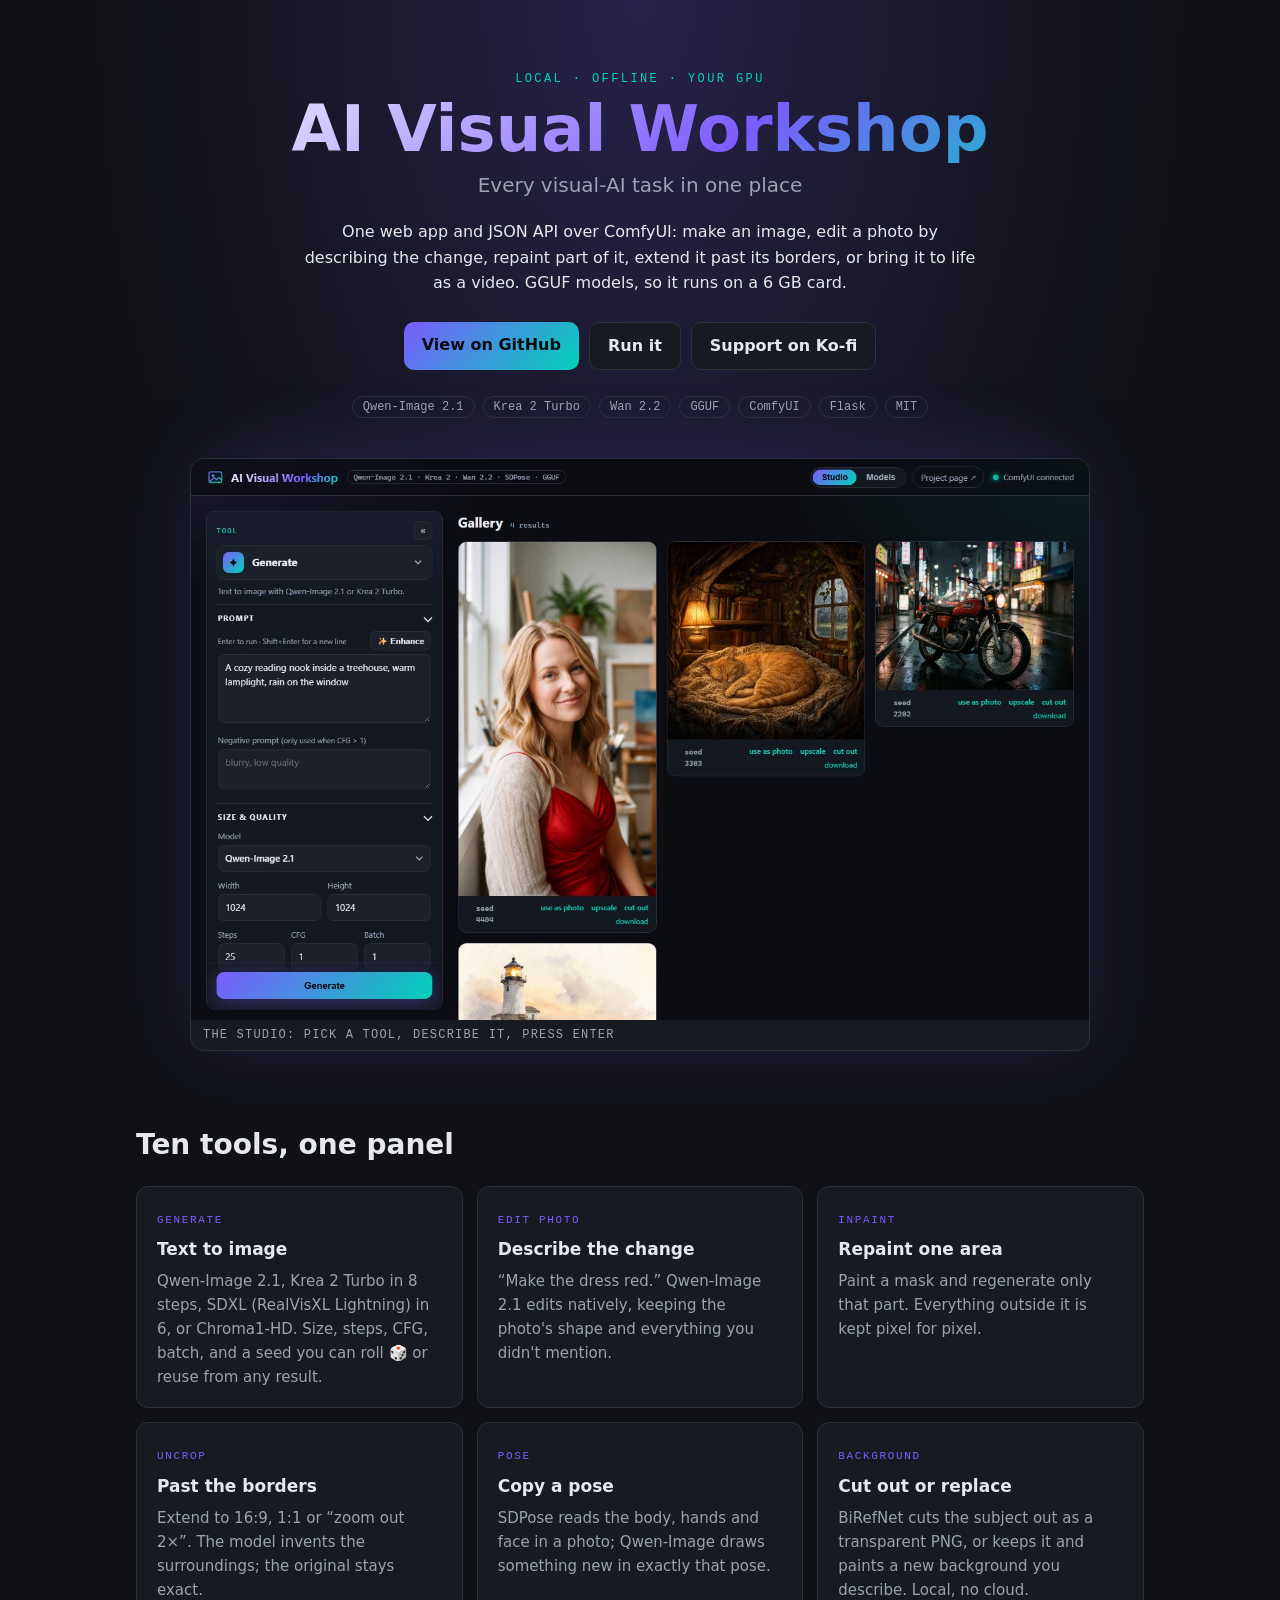
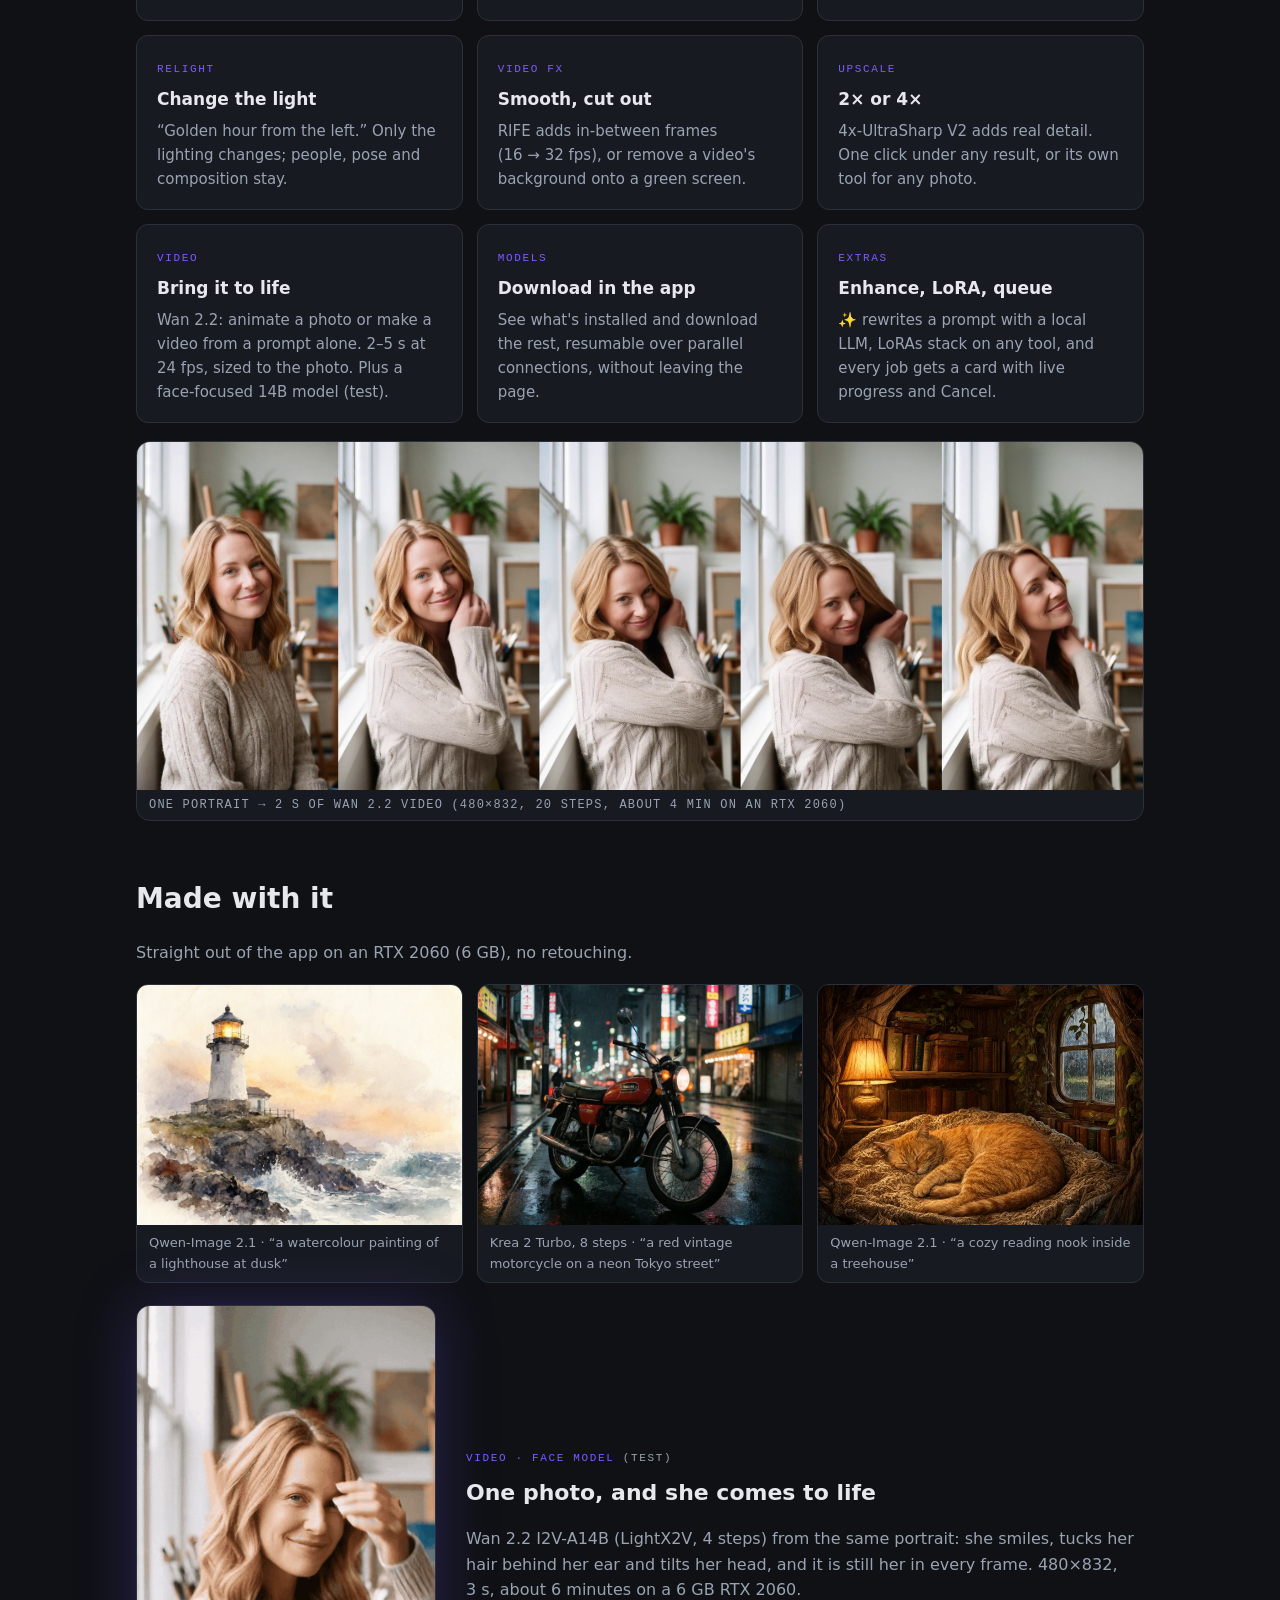
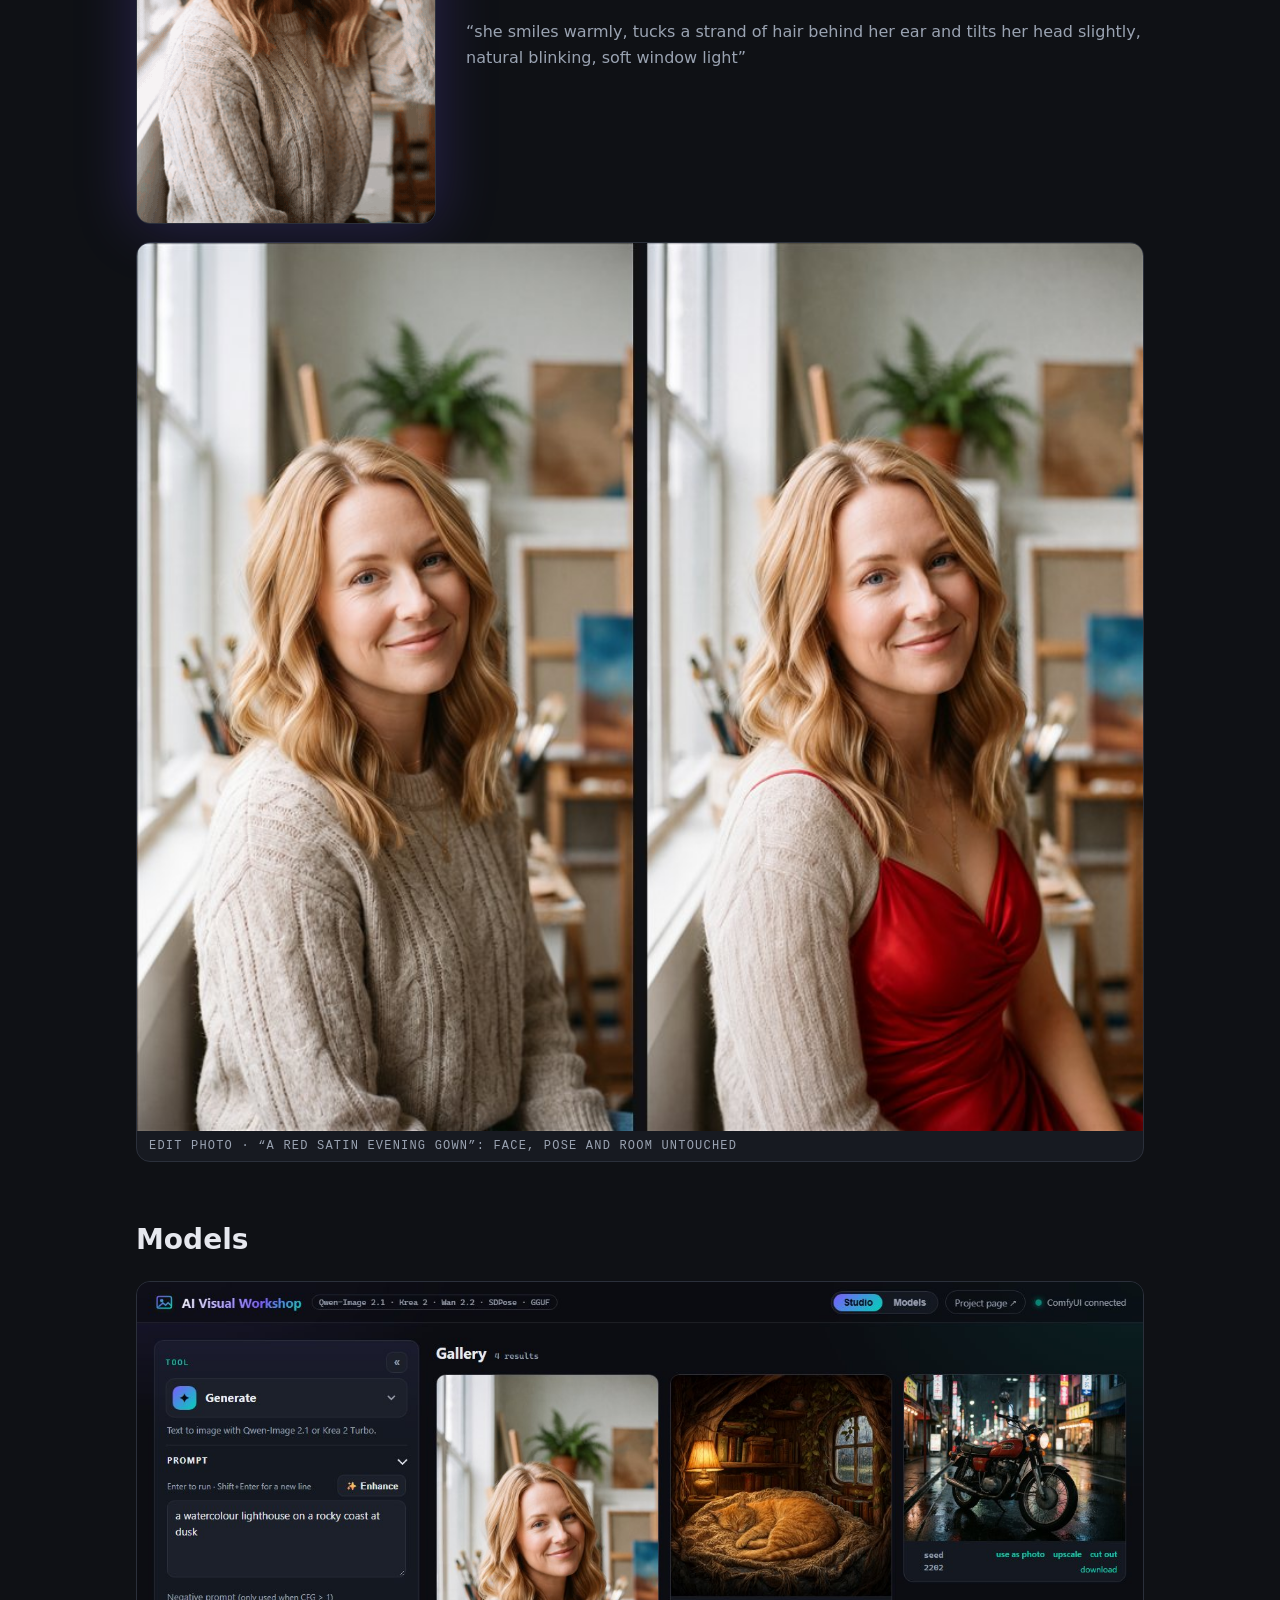
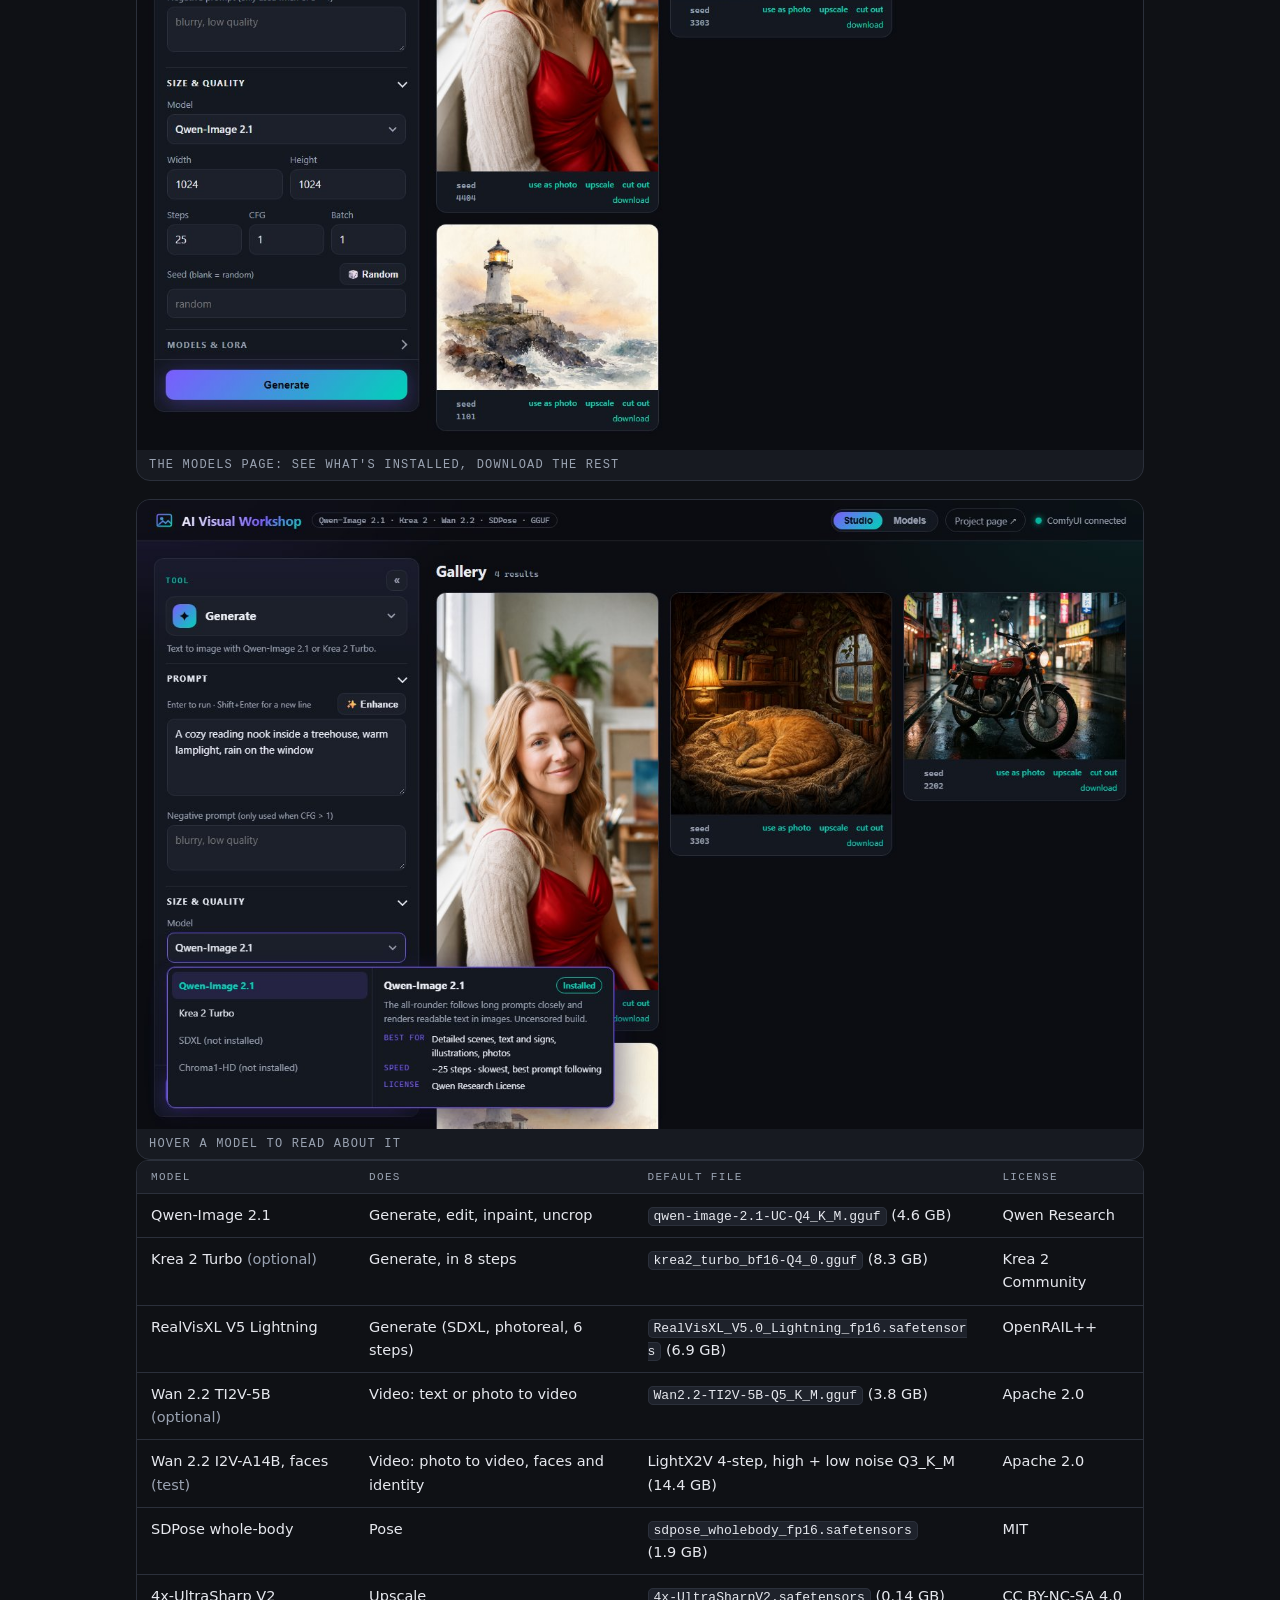
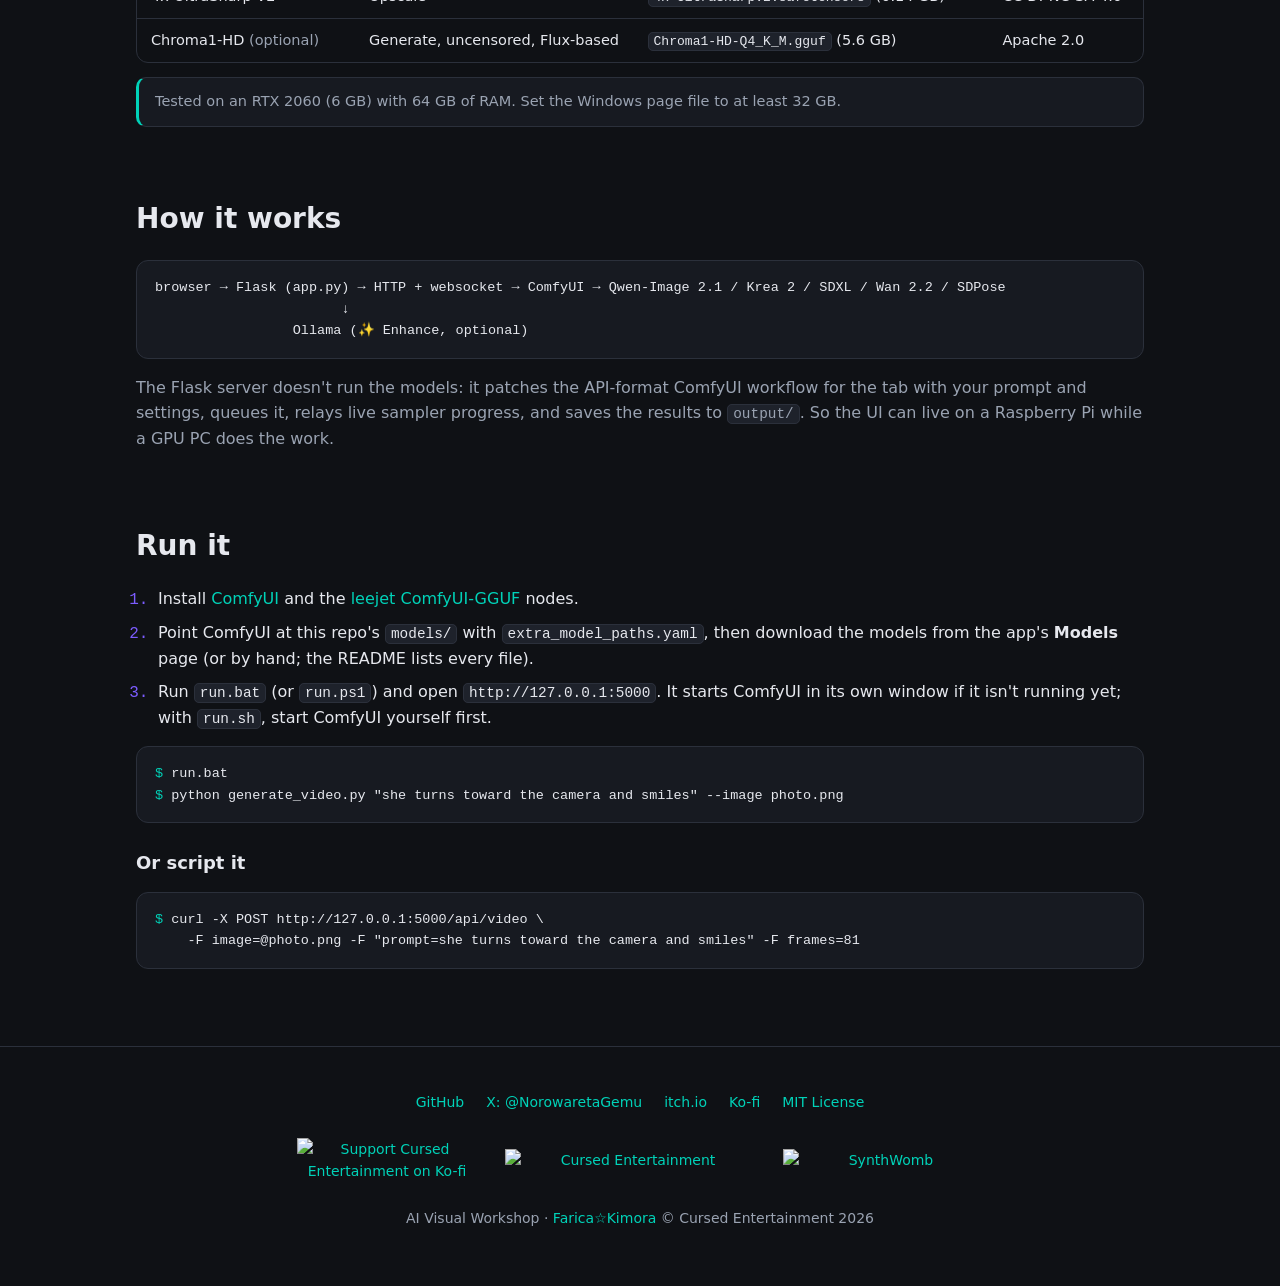
==== commit 54ad5ae1: "Face model (test): first run passes; GIF in the README and on the site Wan 2.2 I2V-A14B (LightX2V 4-" ====
--- a/index.html
+++ b/index.html
@@ -66,6 +66,17 @@
       <figure><img src="docs/sample-lighthouse.jpg" alt="A watercolour lighthouse on a rocky coast at dusk" width="768" height="576" loading="lazy"><figcaption>Qwen-Image 2.1 &middot; &ldquo;a watercolour painting of a lighthouse at dusk&rdquo;</figcaption></figure>
       <figure><img src="docs/sample-motorcycle.jpg" alt="A red vintage motorcycle on a rain-soaked neon street at night" width="768" height="576" loading="lazy"><figcaption>Krea 2 Turbo, 8 steps &middot; &ldquo;a red vintage motorcycle on a neon Tokyo street&rdquo;</figcaption></figure>
       <figure><img src="docs/sample-treehouse.jpg" alt="An orange cat asleep in a cozy treehouse reading nook" width="576" height="576" loading="lazy"><figcaption>Qwen-Image 2.1 &middot; &ldquo;a cozy reading nook inside a treehouse&rdquo;</figcaption></figure>
+    </div>
+    <div class="pair">
+      <figure class="shot gif">
+        <img src="docs/face-video.gif" alt="Animated: the woman from the photo smiles, tucks her hair behind her ear and tilts her head" width="300" height="520" loading="lazy">
+      </figure>
+      <div class="pair-text">
+        <span class="k">Video &middot; face model <span class="muted">(test)</span></span>
+        <h3>One photo, and she comes to life</h3>
+        <p class="muted">Wan 2.2 I2V-A14B (LightX2V, 4 steps) from the same portrait: she smiles, tucks her hair behind her ear and tilts her head, and it is still her in every frame. 480&times;832, 3&nbsp;s, about 6&nbsp;minutes on a 6&nbsp;GB RTX 2060.</p>
+        <p class="muted">&ldquo;she smiles warmly, tucks a strand of hair behind her ear and tilts her head slightly, natural blinking, soft window light&rdquo;</p>
+      </div>
     </div>
     <figure class="shot wide">
       <img src="docs/sample-edit.jpg" alt="Before and after: the same woman, face and studio; her sweater outfit changed to a red satin gown" width="870" height="768" loading="lazy">
--- a/site/style.css
+++ b/site/style.css
@@ -64,6 +64,13 @@
 .samples img { display: block; width: 100%; height: 240px; object-fit: cover; }
 .samples figcaption { font-size: 13px; color: var(--sub); padding: 8px 12px; }
 
+/* GIF + text side by side */
+.pair { display: flex; flex-wrap: wrap; align-items: center; gap: 22px 30px; margin-top: 22px; }
+.pair .shot.gif { margin: 0; flex: 0 0 auto; max-width: 300px; box-shadow: 0 0 60px rgba(124, 92, 255, .25); }
+.pair-text { flex: 1 1 280px; }
+.pair-text .k { font: 11px var(--mono); letter-spacing: .15em; text-transform: uppercase; color: var(--accent); }
+.pair-text h3 { margin: 6px 0 10px; font-size: 22px; }
+
 /* footer */
 footer { border-top: 1px solid var(--line); margin-top: 56px; padding: 44px 0 56px; text-align: center; color: var(--sub); font-size: 14px; }
 footer .links { display: flex; flex-wrap: wrap; gap: 8px 22px; justify-content: center; margin-bottom: 18px; }
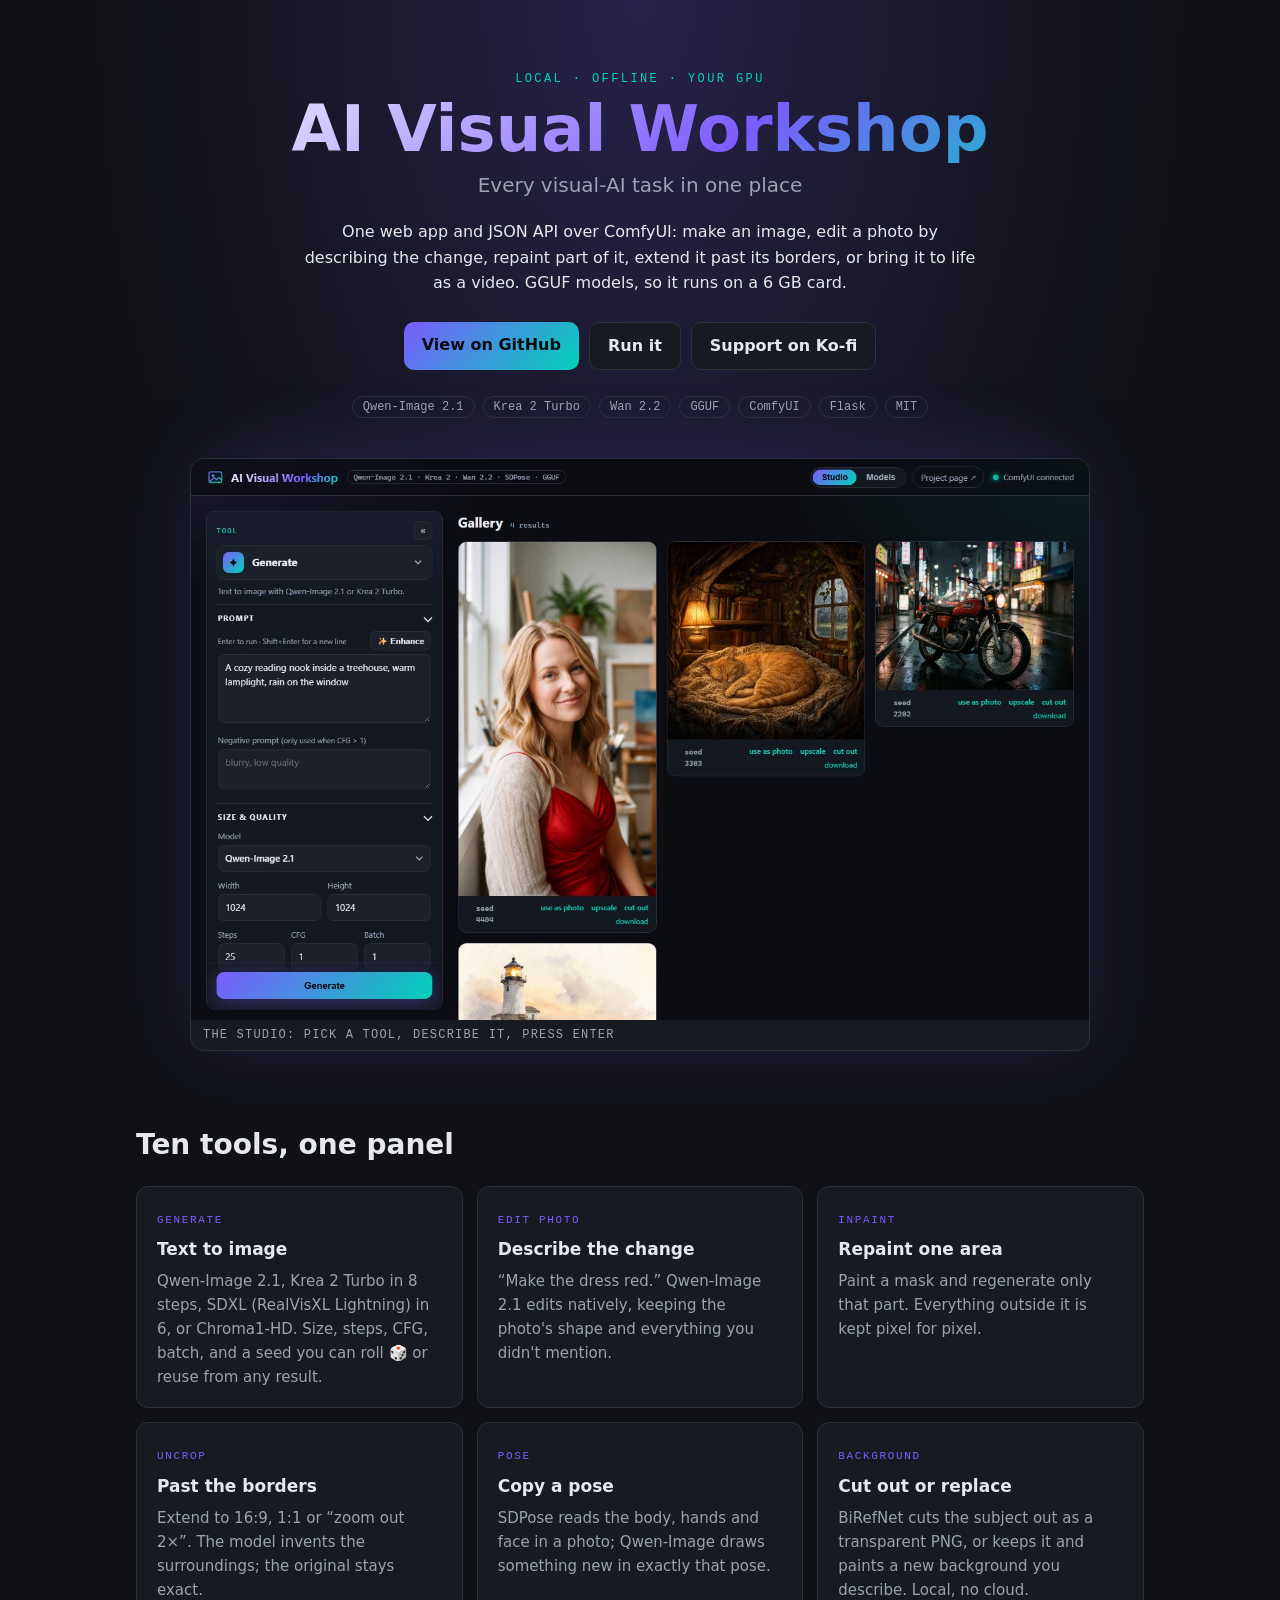
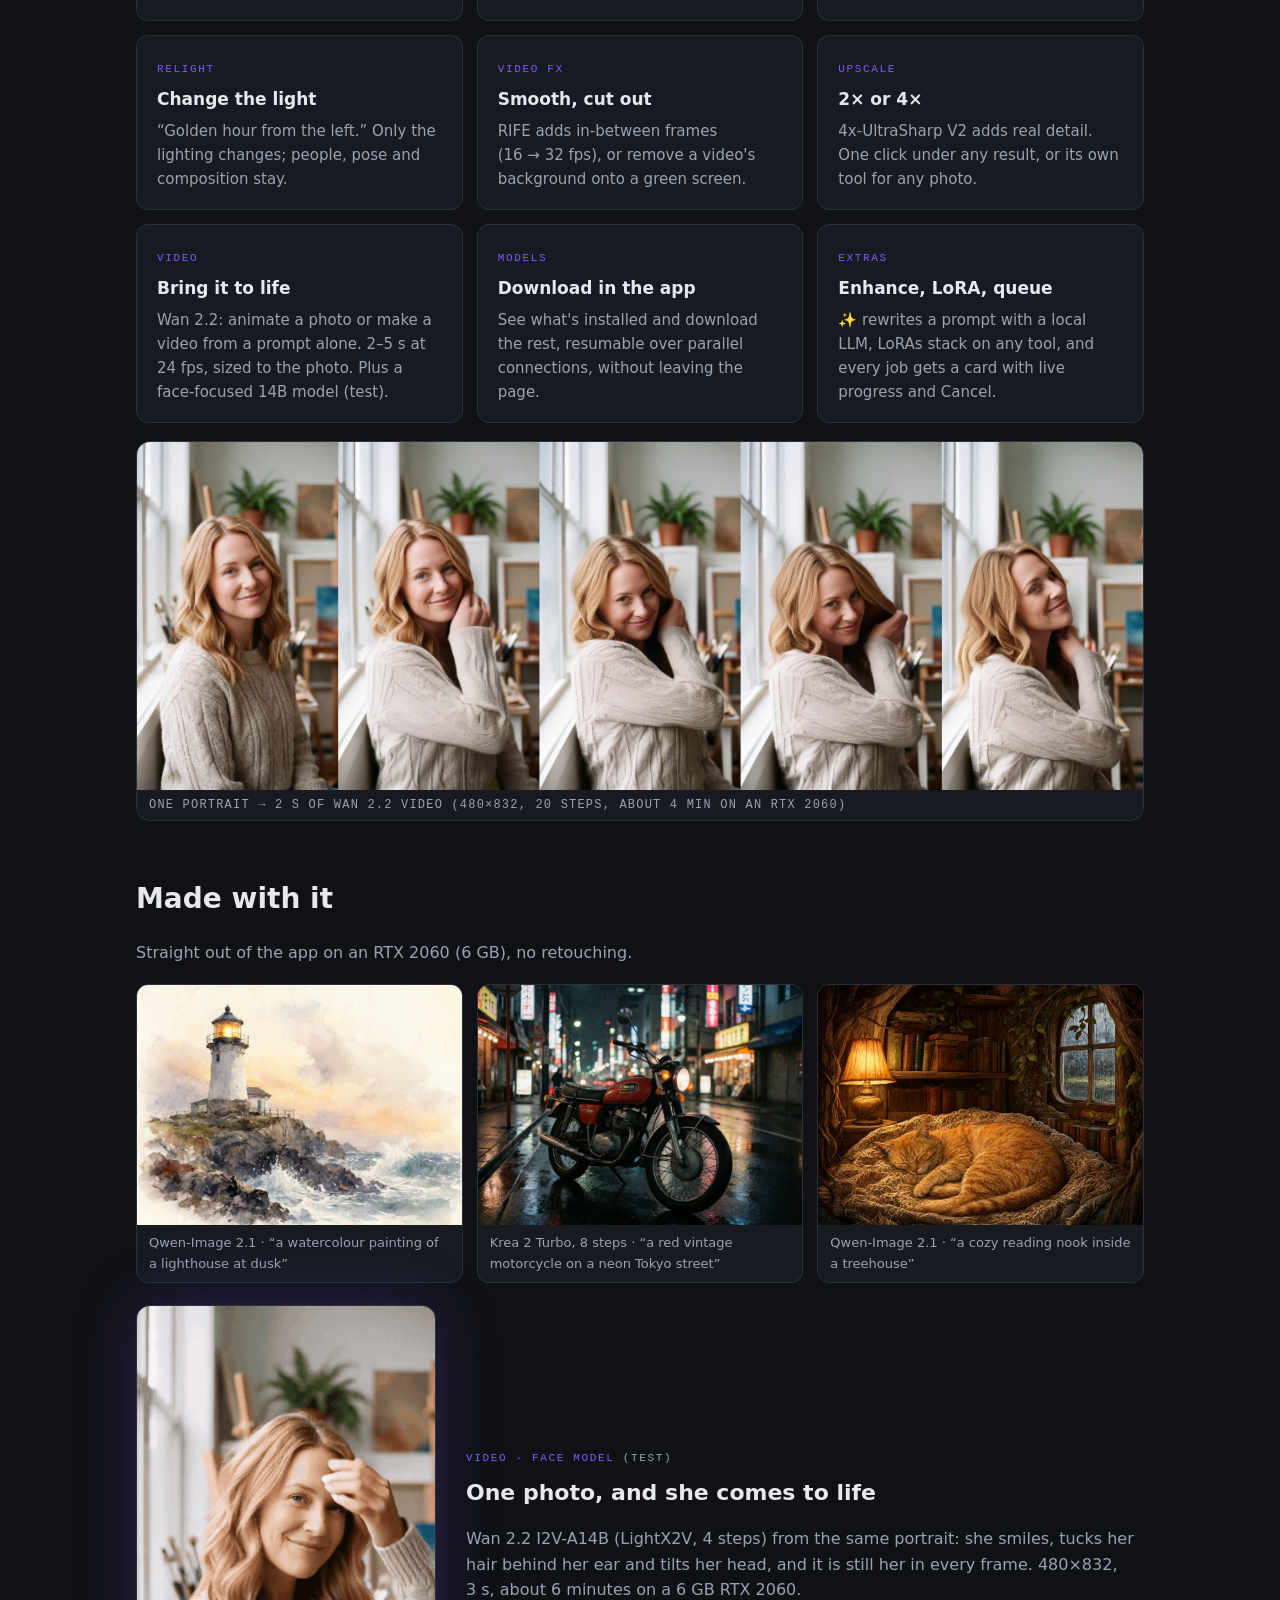
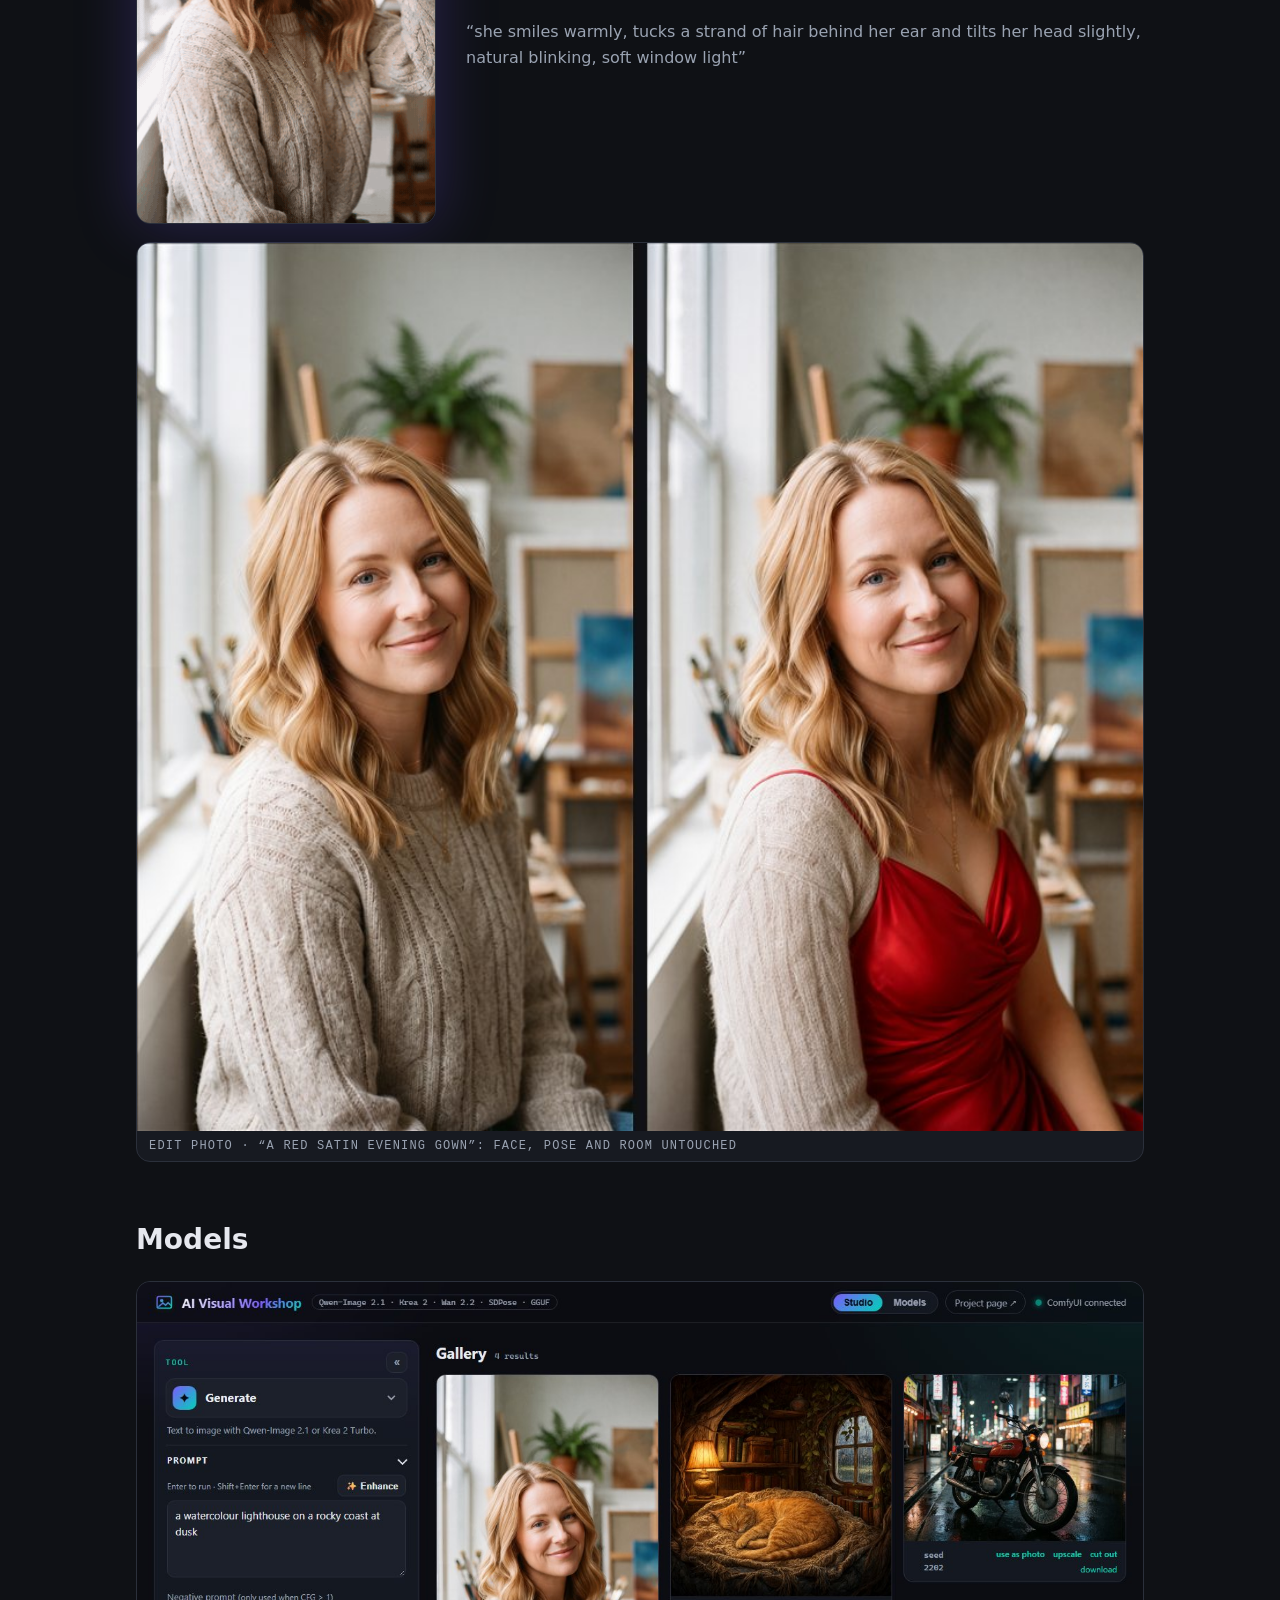
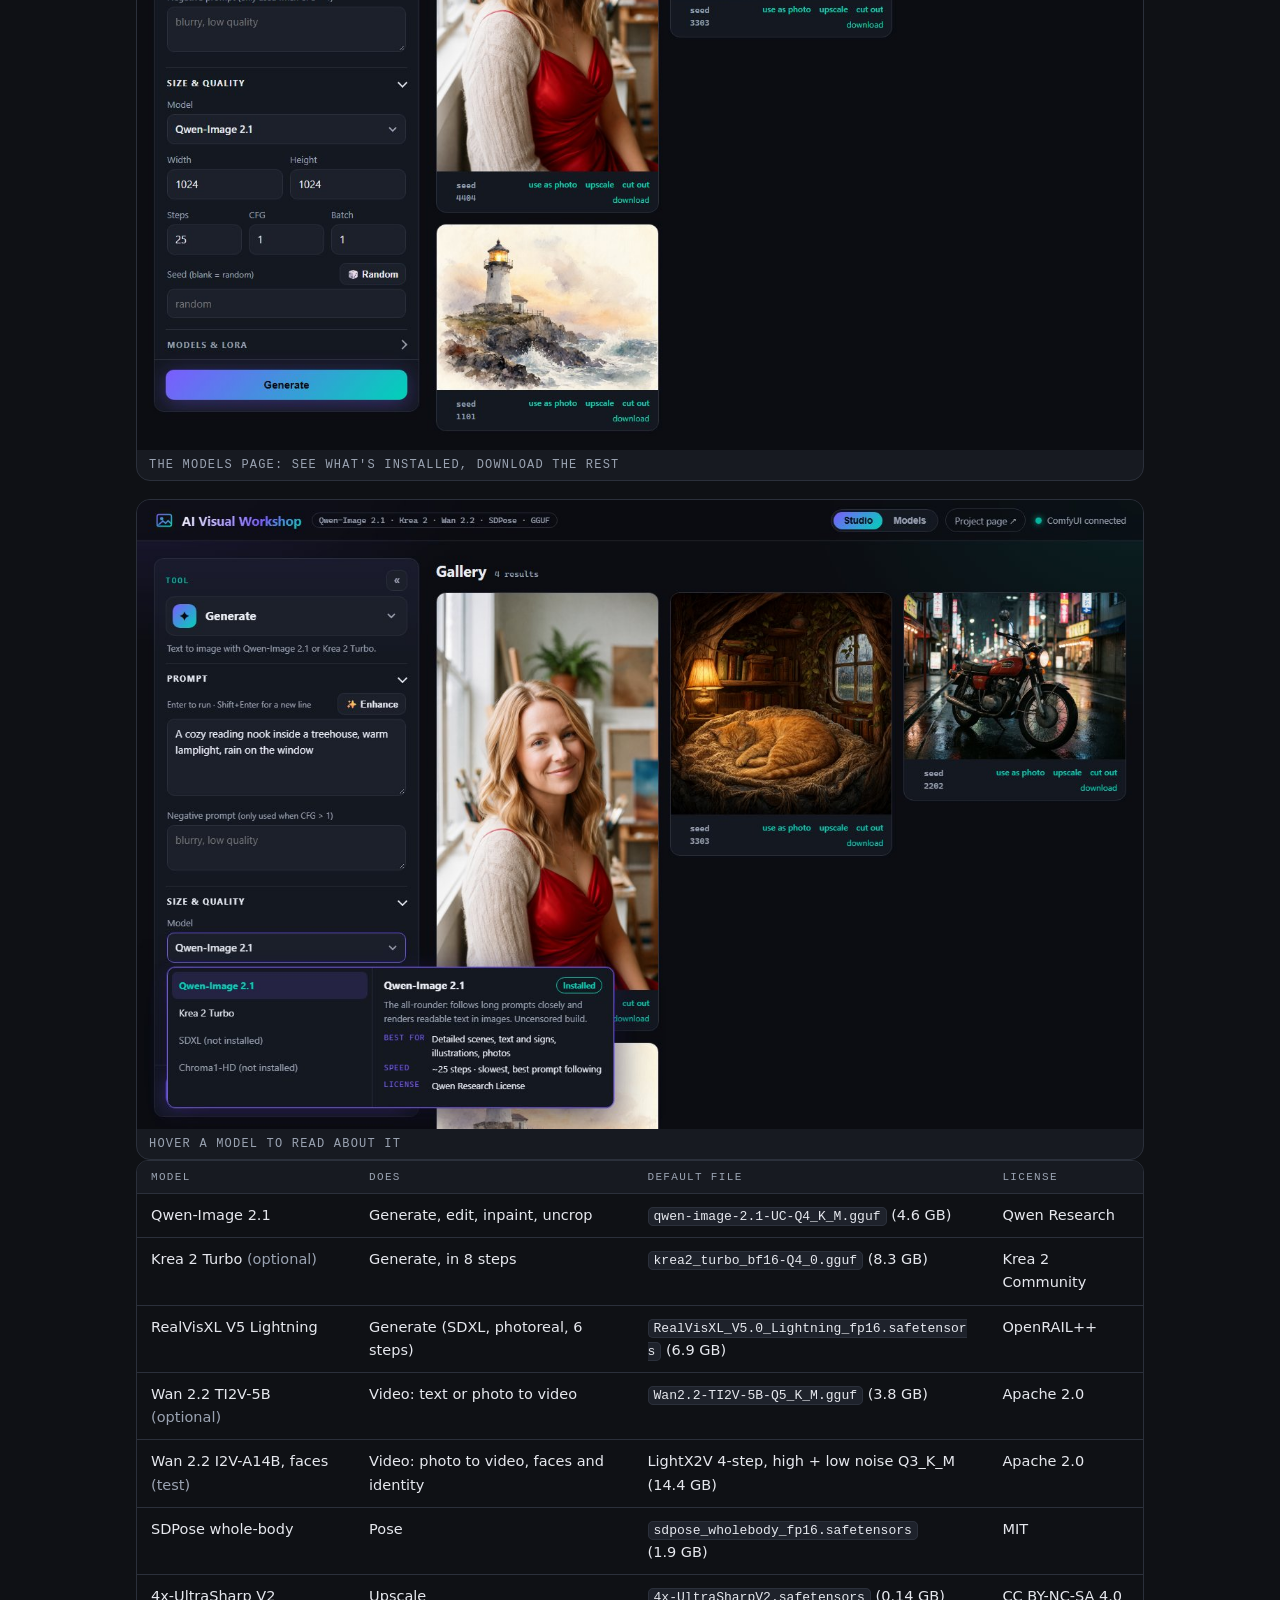
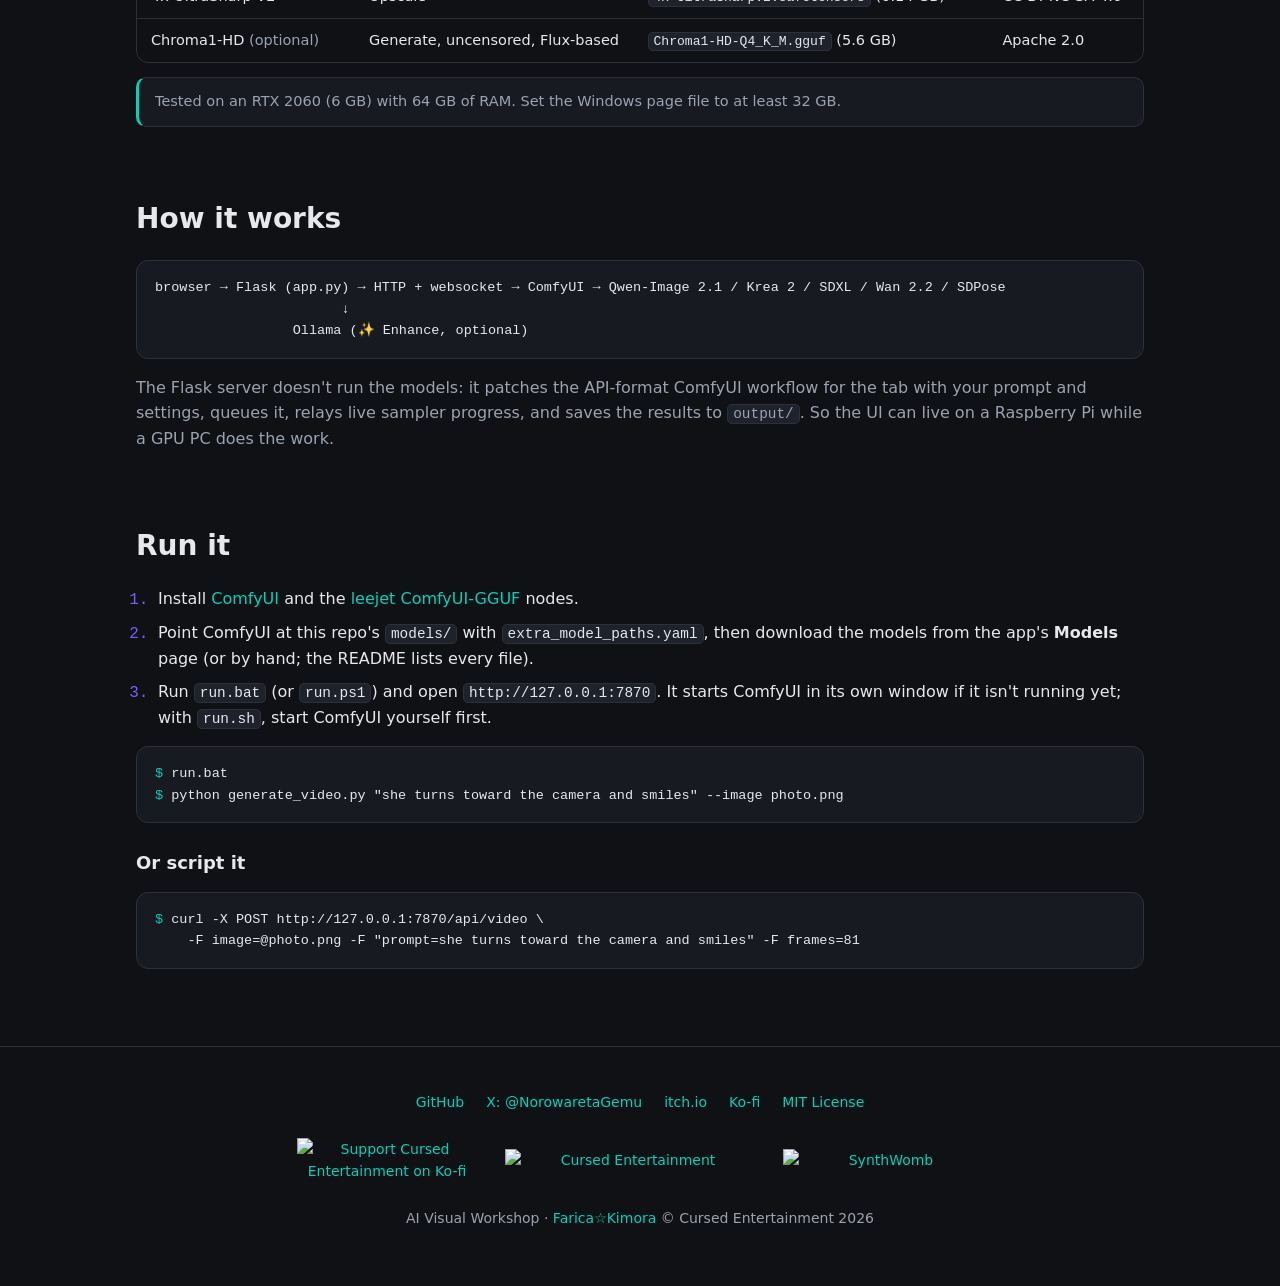
==== commit 1d7c92fe: "Move the Workshop to port 7870 (5000-5999 belongs to the DREAM fleet) RIFT has to stay on 5000 becau" ====
--- a/index.html
+++ b/index.html
@@ -125,12 +125,12 @@
     <ol class="steps">
       <li>Install <a href="https://github.com/comfyanonymous/ComfyUI">ComfyUI</a> and the <a href="https://github.com/leejet/ComfyUI-GGUF">leejet ComfyUI-GGUF</a> nodes.</li>
       <li>Point ComfyUI at this repo's <code>models/</code> with <code>extra_model_paths.yaml</code>, then download the models from the app's <b>Models</b> page (or by hand; the README lists every file).</li>
-      <li>Run <code>run.bat</code> (or <code>run.ps1</code>) and open <code>http://127.0.0.1:5000</code>. It starts ComfyUI in its own window if it isn't running yet; with <code>run.sh</code>, start ComfyUI yourself first.</li>
+      <li>Run <code>run.bat</code> (or <code>run.ps1</code>) and open <code>http://127.0.0.1:7870</code>. It starts ComfyUI in its own window if it isn't running yet; with <code>run.sh</code>, start ComfyUI yourself first.</li>
     </ol>
 <pre><span class="p">$</span> run.bat
 <span class="p">$</span> python generate_video.py "she turns toward the camera and smiles" --image photo.png</pre>
     <h3 class="sub">Or script it</h3>
-<pre><span class="p">$</span> curl -X POST http://127.0.0.1:5000/api/video \
+<pre><span class="p">$</span> curl -X POST http://127.0.0.1:7870/api/video \
     -F image=@photo.png -F "prompt=she turns toward the camera and smiles" -F frames=81</pre>
   </section>
 </main>
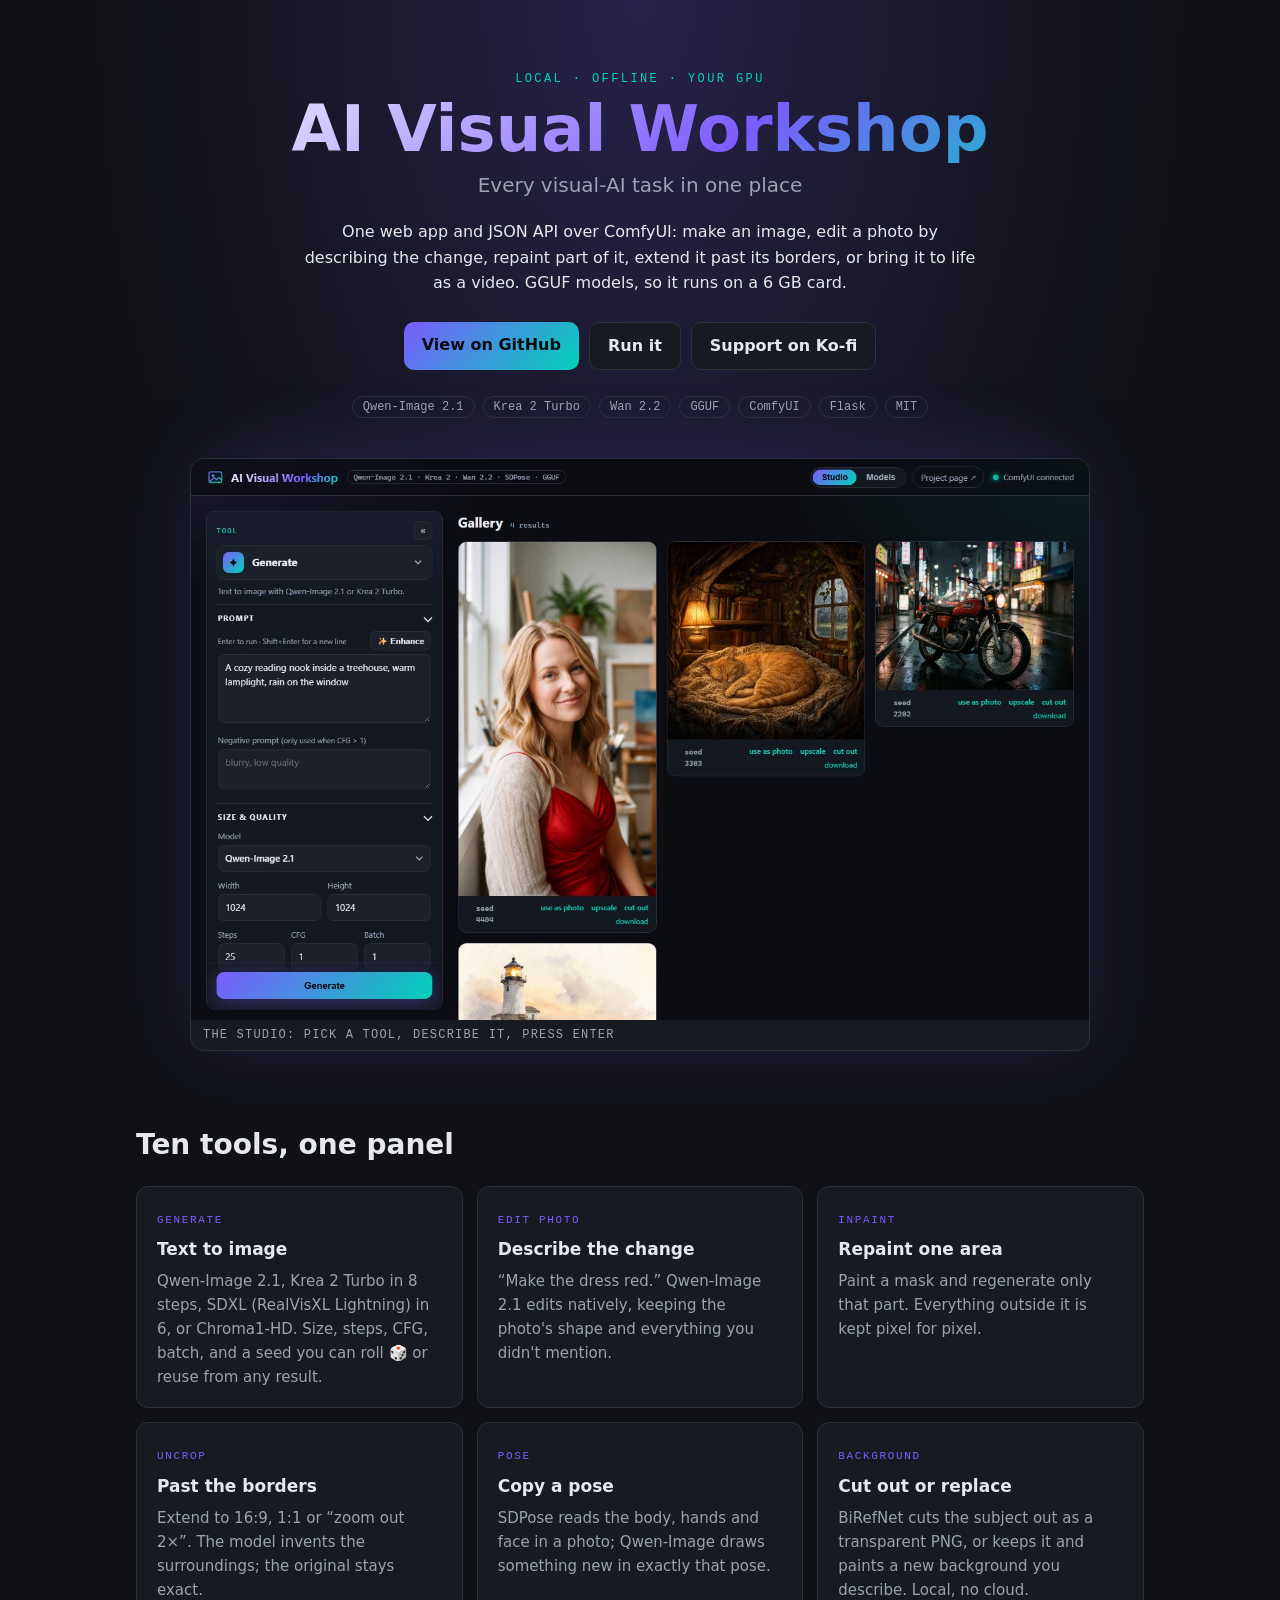
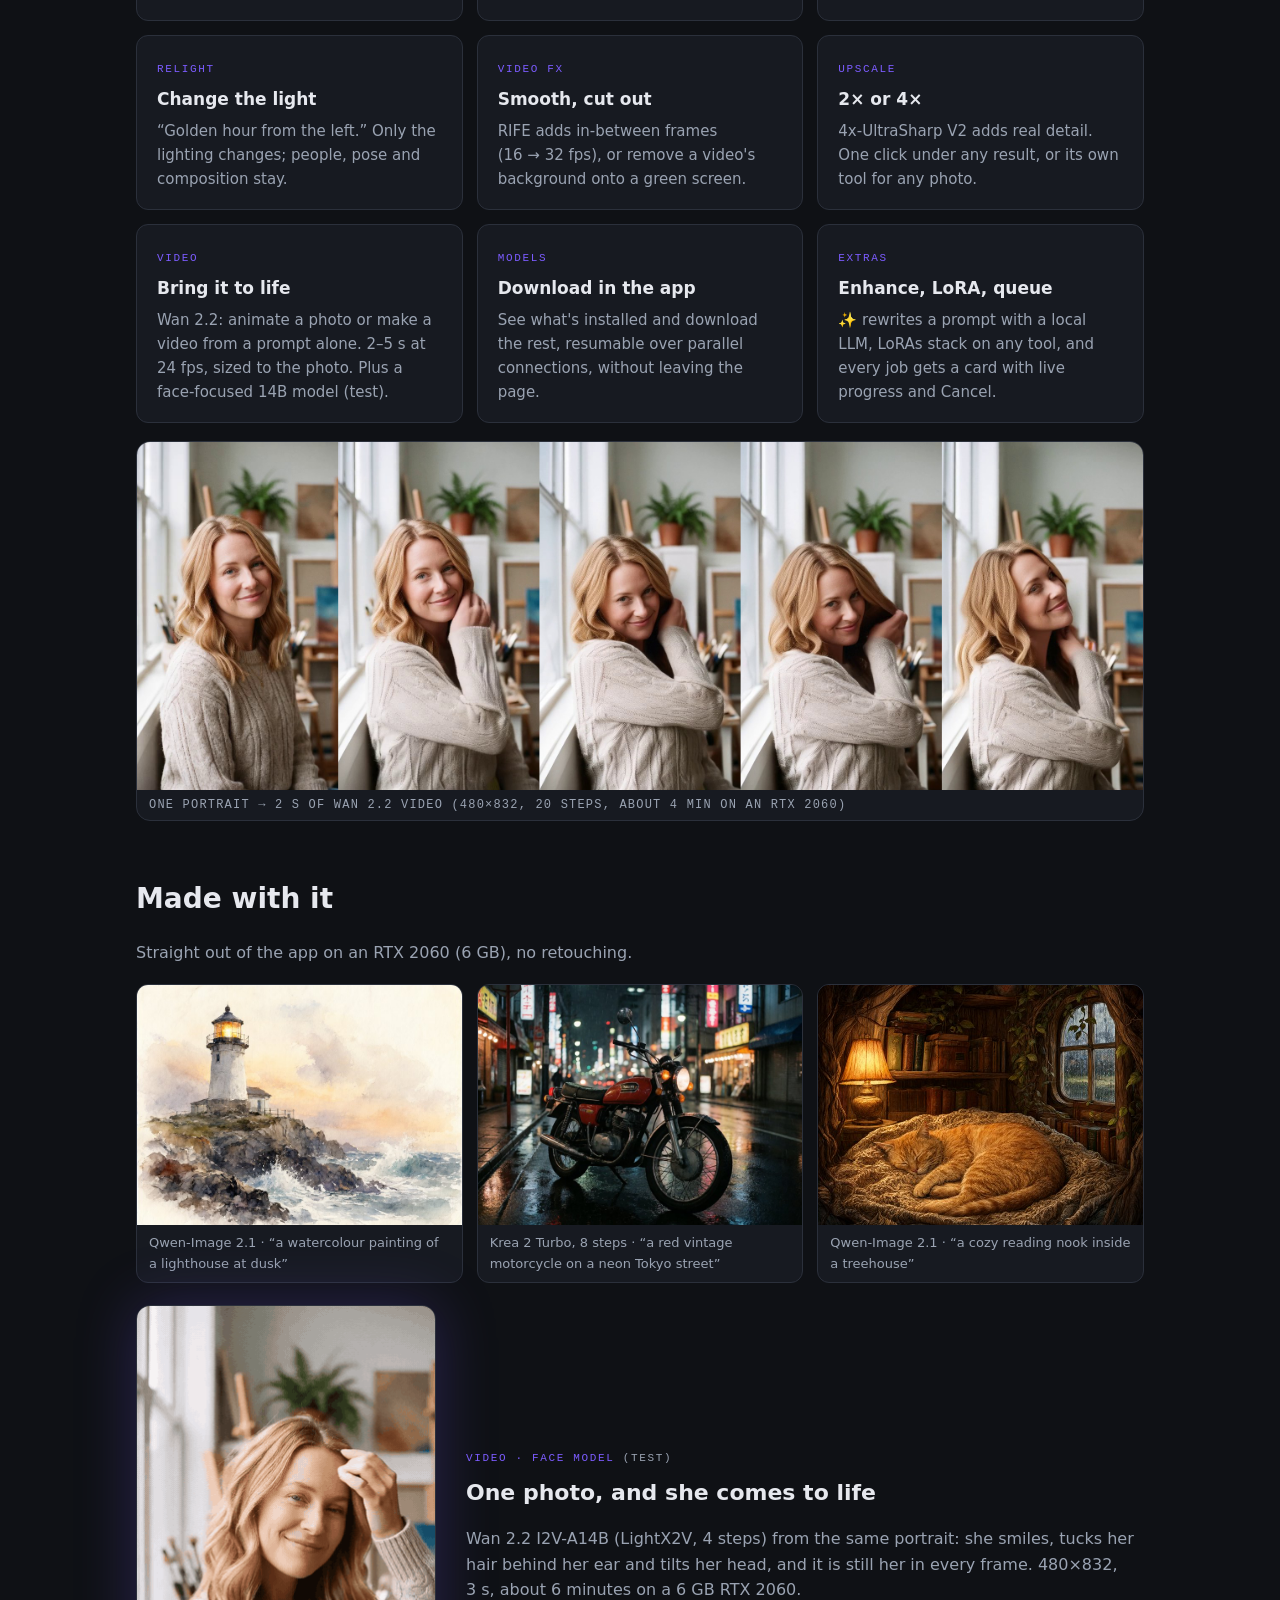
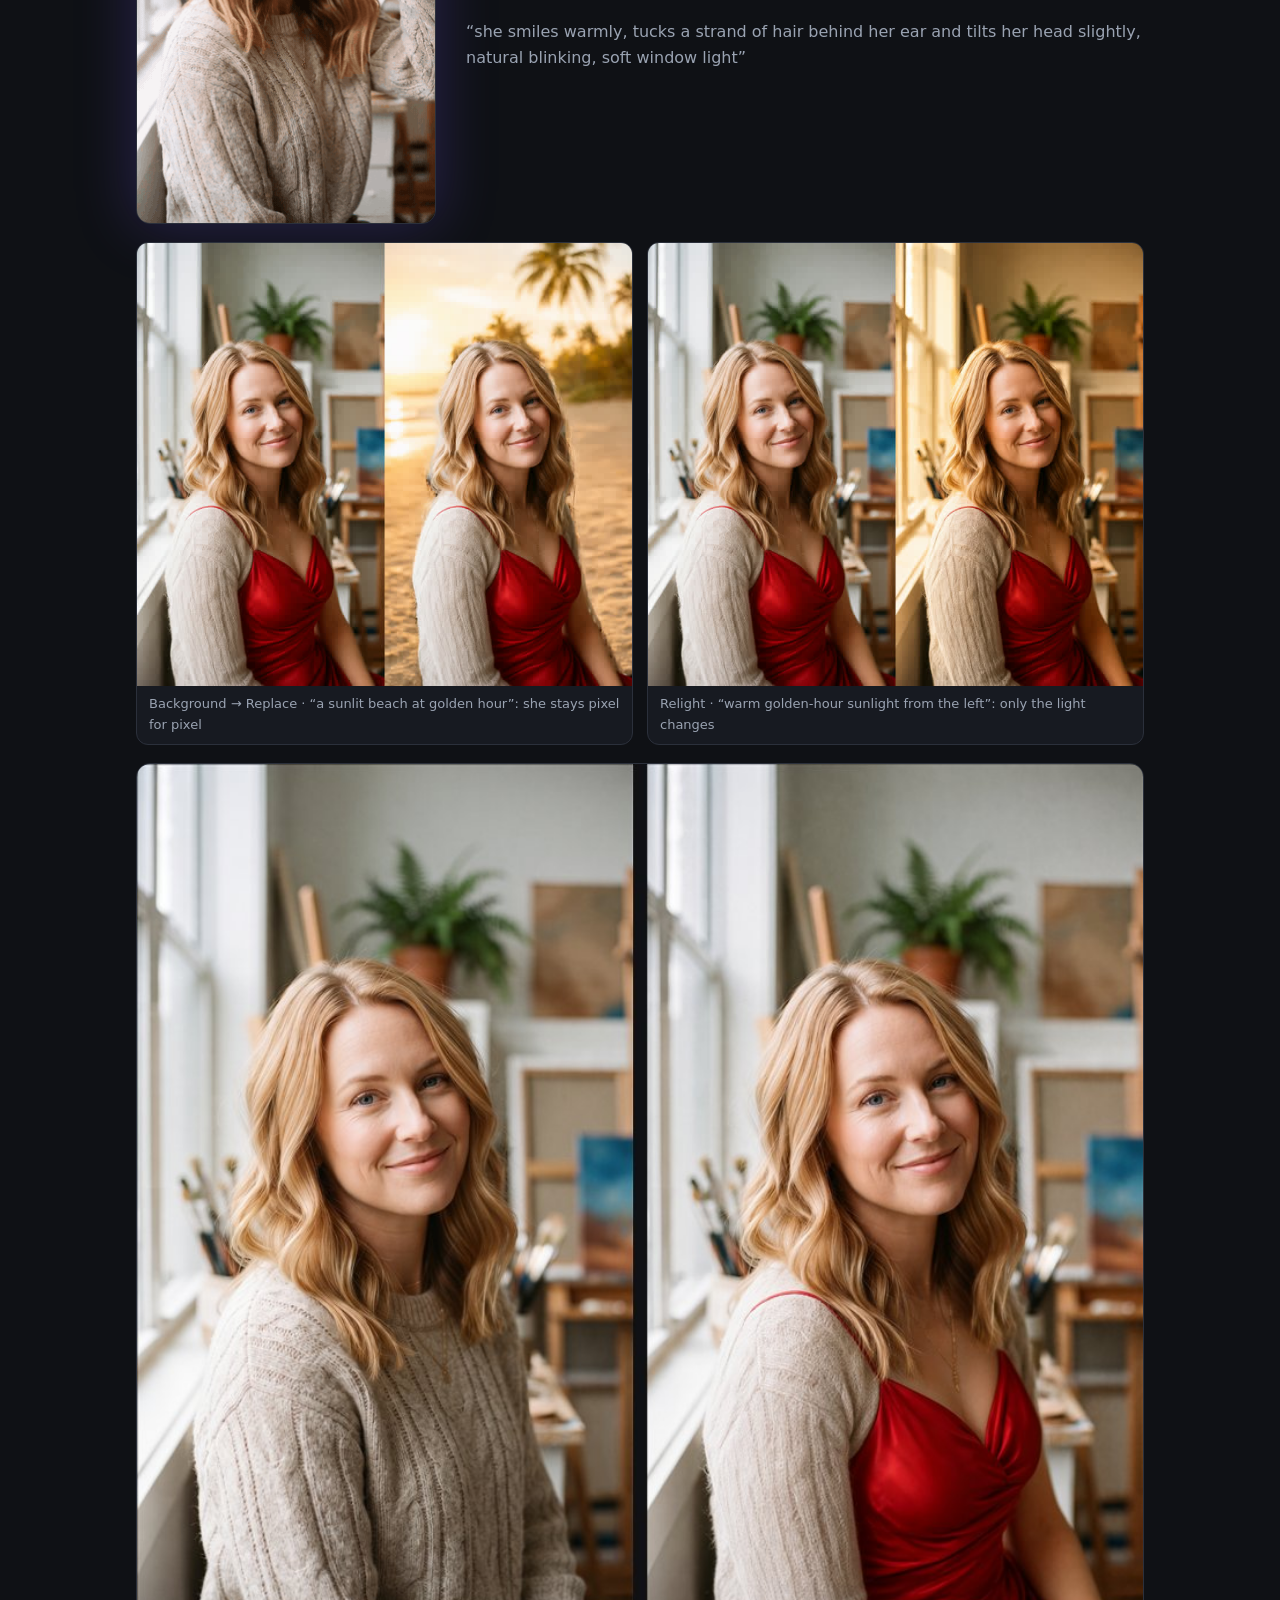
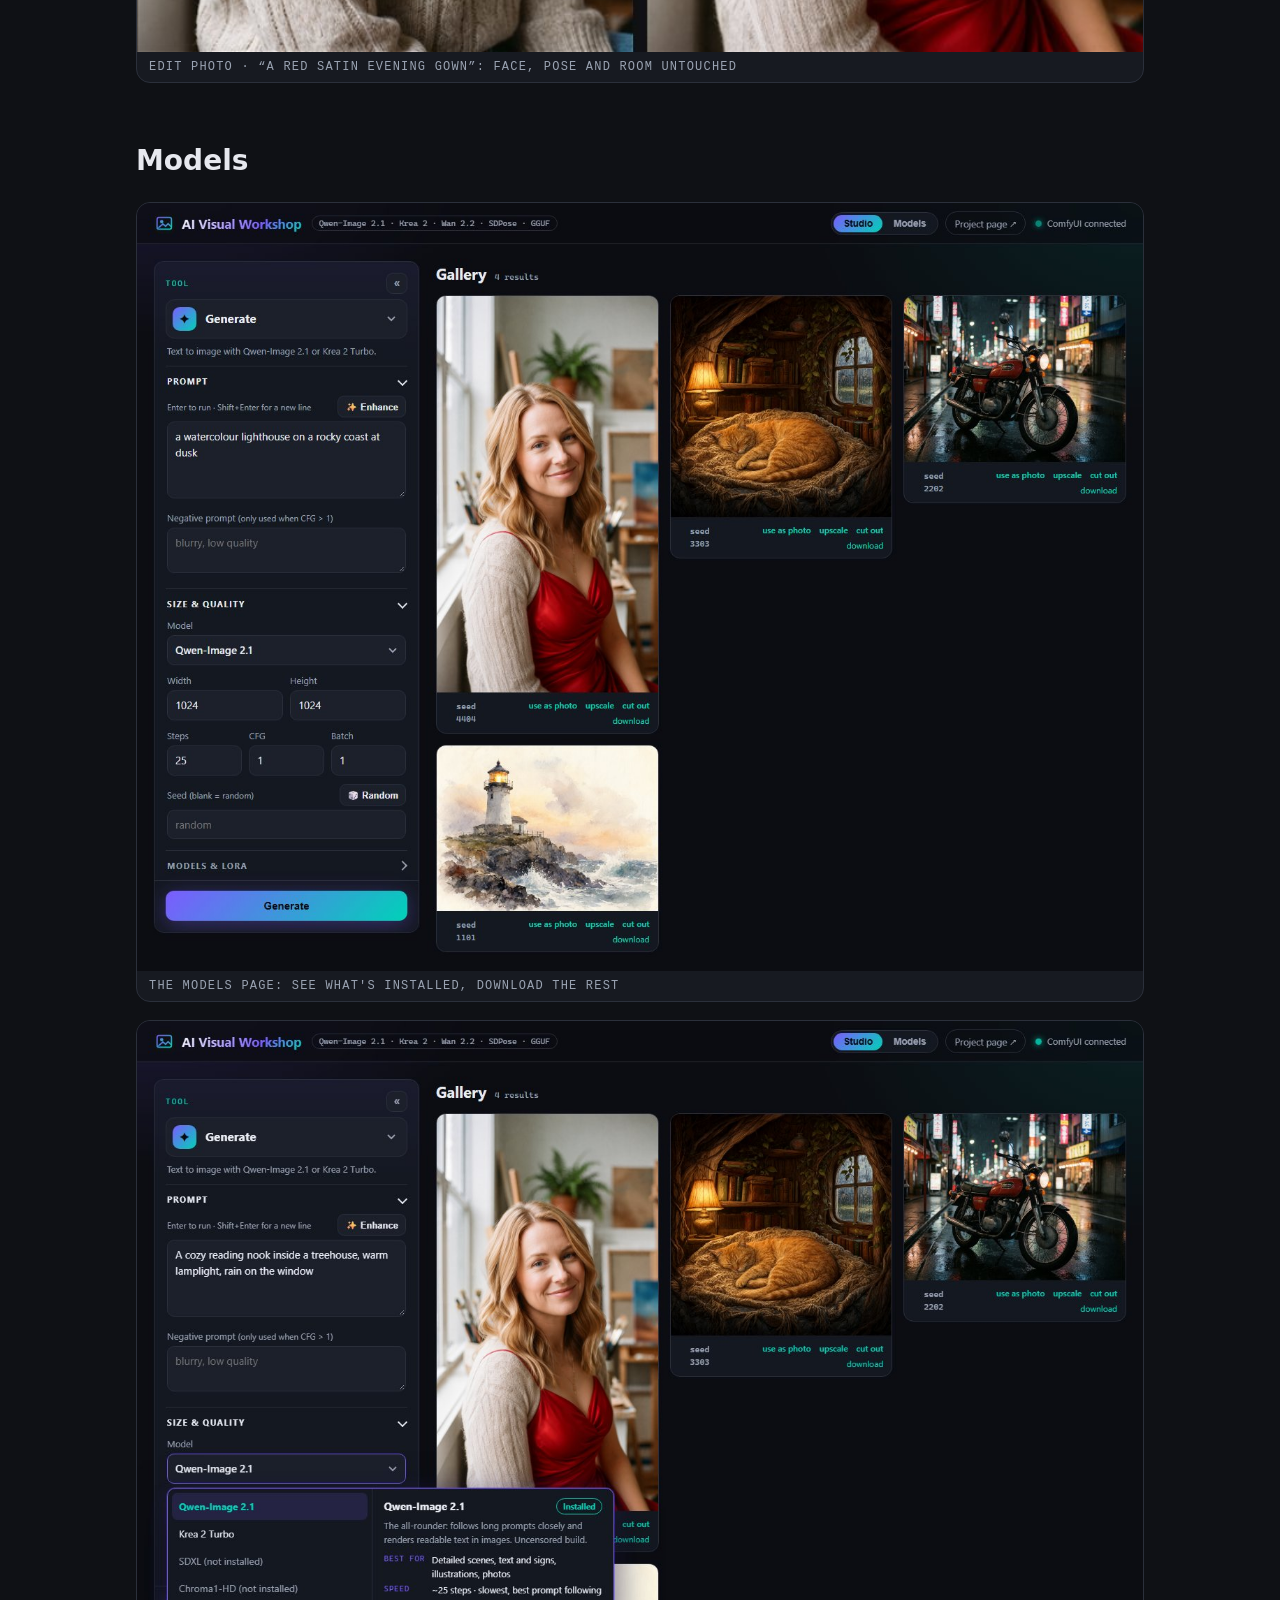
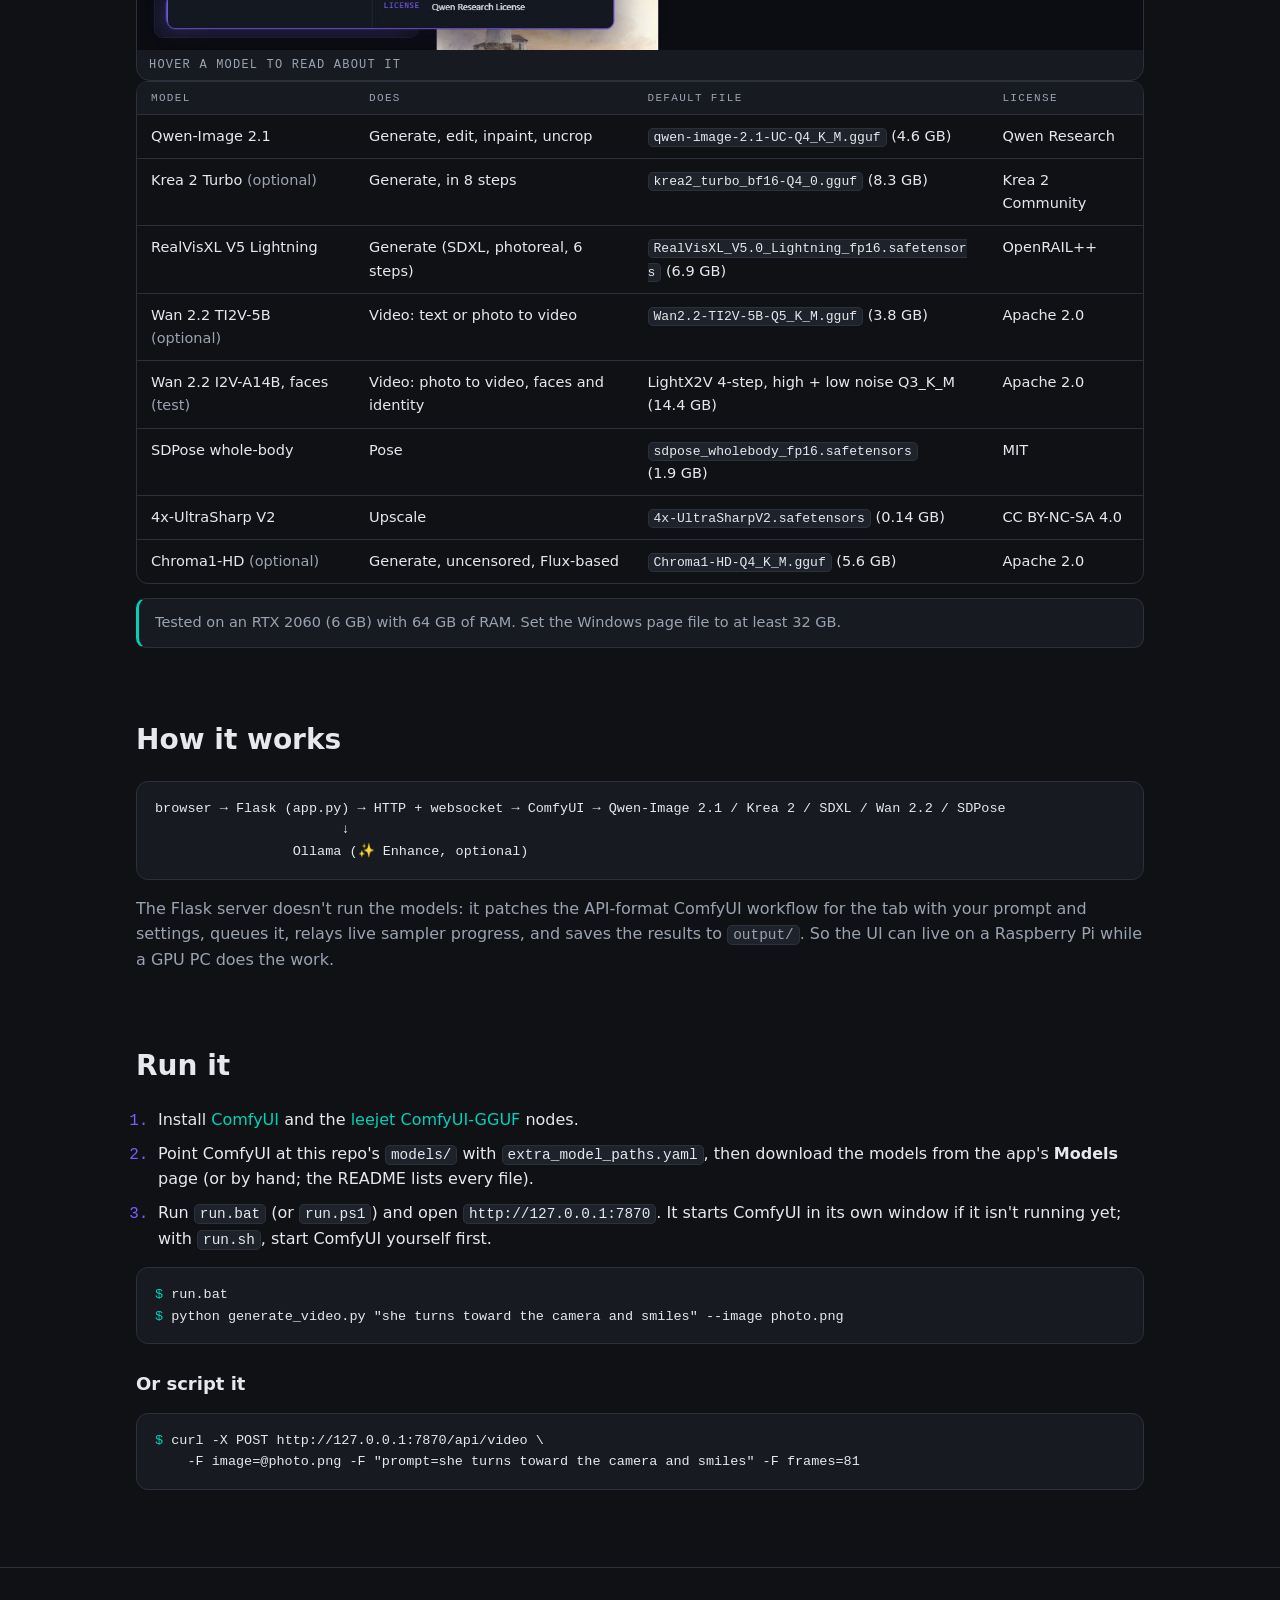
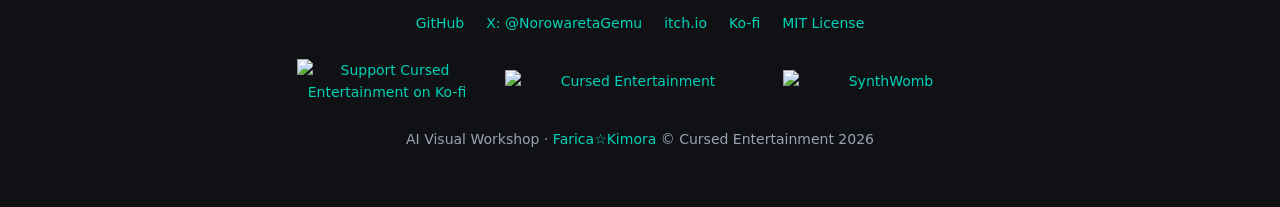
==== commit df455bb3: "All new tools tested; fix false successes, RIFE crash, slow upscale Tested on the RTX 2060: Backgrou" ====
--- a/index.html
+++ b/index.html
@@ -77,6 +77,10 @@
         <p class="muted">Wan 2.2 I2V-A14B (LightX2V, 4 steps) from the same portrait: she smiles, tucks her hair behind her ear and tilts her head, and it is still her in every frame. 480&times;832, 3&nbsp;s, about 6&nbsp;minutes on a 6&nbsp;GB RTX 2060.</p>
         <p class="muted">&ldquo;she smiles warmly, tucks a strand of hair behind her ear and tilts her head slightly, natural blinking, soft window light&rdquo;</p>
       </div>
+    </div>
+    <div class="samples">
+      <figure><img src="docs/sample-background.jpg" alt="Before and after: the studio replaced by a golden-hour beach, the woman untouched" width="670" height="600" loading="lazy" style="height:auto"><figcaption>Background &rarr; Replace &middot; &ldquo;a sunlit beach at golden hour&rdquo;: she stays pixel for pixel</figcaption></figure>
+      <figure><img src="docs/sample-relight.jpg" alt="Before and after: the same photo relit with warm sunlight from the left" width="670" height="600" loading="lazy" style="height:auto"><figcaption>Relight &middot; &ldquo;warm golden-hour sunlight from the left&rdquo;: only the light changes</figcaption></figure>
     </div>
     <figure class="shot wide">
       <img src="docs/sample-edit.jpg" alt="Before and after: the same woman, face and studio; her sweater outfit changed to a red satin gown" width="870" height="768" loading="lazy">
